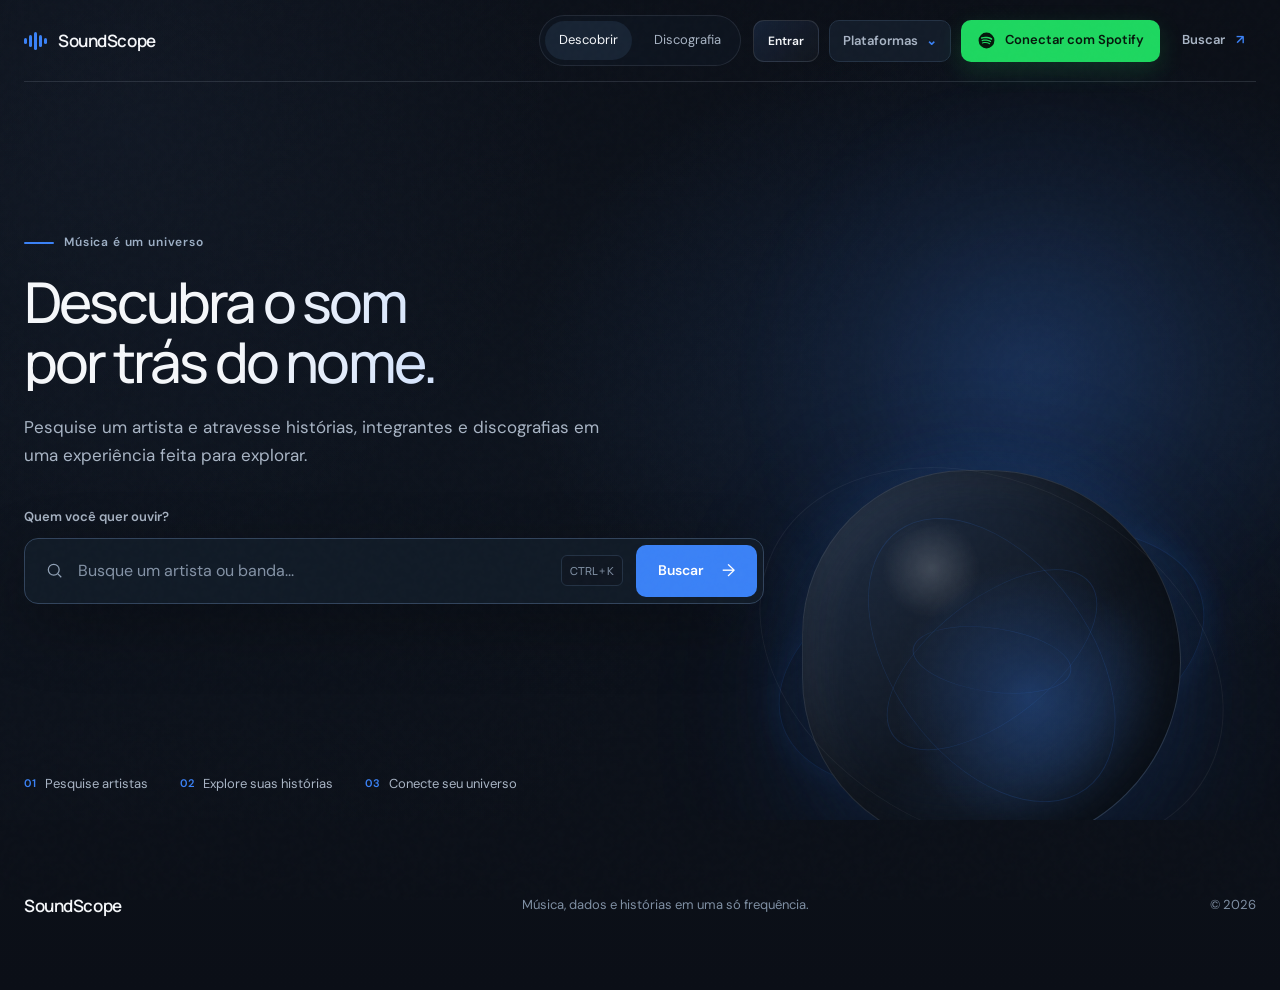
==== frontend/index.html @ c571a713 "feat: load Cognito account config and confirmation UI" ====
<!doctype html>
<html lang="pt-BR">
<head>
  <meta charset="UTF-8">
  <meta name="viewport" content="width=device-width,initial-scale=1,viewport-fit=cover">
  <meta name="description" content="SoundScope — histórias, integrantes e discografias de artistas que marcaram a música.">
  <meta name="theme-color" content="#0b0f17">
  <title>SoundScope</title>
  <link rel="preconnect" href="https://fonts.googleapis.com">
  <link rel="preconnect" href="https://fonts.gstatic.com" crossorigin>
  <link href="https://fonts.googleapis.com/css2?family=DM+Sans:wght@400;500;600&amp;family=Manrope:wght@400;500;600&amp;display=swap" rel="stylesheet">
  <link rel="stylesheet" href="css/styles.css">
  <link rel="stylesheet" href="css/motion.css">
  <link rel="stylesheet" href="css/performance.css">
  <link rel="stylesheet" href="css/providers.css">
  <link rel="stylesheet" href="css/ux.css">
  <link rel="stylesheet" href="css/accounts.css">
  <script src="https://js-cdn.music.apple.com/musickit/v3/musickit.js" defer></script>
  <script src="js/apple-music.js" defer></script>
  <script src="js/spotify-auth.js" defer></script>
  <script src="js/spotify-catalog.js" defer></script>
  <script src="js/spotify-insights.js" defer></script>
  <script src="js/spotify-history.js" defer></script>
  <script src="js/spotify-orbit.js" defer></script>
  <script src="js/orbit-share.js" defer></script>
  <script src="js/discography.js" defer></script>
  <script src="js/story-mode.js" defer></script>
  <script src="js/app.js" defer></script>
  <script src="js/performance.js" defer></script>
  <script src="js/providers.js" defer></script>
  <script src="js/ux.js" defer></script>
  <script src="js/accounts-config.js" defer></script>
  <script src="js/accounts.js" defer></script>
  <link rel="icon" type="image/png" sizes="16x16" href="assets/favicon-16.png">
  <link rel="icon" type="image/png" sizes="32x32" href="assets/favicon-32.png">
  <link rel="icon" type="image/png" sizes="96x96" href="assets/favicon-96.png">
  <link rel="icon" type="image/png" sizes="192x192" href="assets/favicon-192.png">
  <link rel="icon" type="image/png" sizes="512x512" href="assets/soundscope-icon-512.png">
  <link rel="apple-touch-icon" sizes="180x180" href="assets/apple-touch-icon.png">
</head>
<body>
  <a class="skip-link" href="#conteudo">Ir para o conteúdo</a>
  <header class="topbar">
    <a class="brand" href="#inicio" aria-label="SoundScope, início"><span class="brand-mark" aria-hidden="true"><i></i><i></i><i></i><i></i><i></i></span>SoundScope</a>
    <nav aria-label="Navegação principal"><a class="is-active" href="#inicio" aria-current="page">Descobrir</a><a class="nav-collection" href="#discografia">Discografia</a><a class="is-hidden" id="insights-nav" href="#meu-soundscope">Meu SoundScope</a></nav>
    <div class="topbar-actions">
      <button class="account-entry" id="account-entry" type="button" aria-haspopup="dialog"><span class="account-entry__guest">Entrar</span><span class="account-entry__user is-hidden"><b id="account-avatar">SS</b><span id="account-name">Minha conta</span></span></button>
      <button class="provider-switcher" id="provider-switcher" type="button" aria-expanded="false" aria-controls="provider-panel">Plataformas <span aria-hidden="true">⌄</span></button>
      <button class="spotify-button" id="spotify-connect" type="button" aria-describedby="spotify-status"><svg viewBox="0 0 24 24" aria-hidden="true"><path d="M12 2a10 10 0 1 0 0 20 10 10 0 0 0 0-20Zm4.58 14.42a.62.62 0 0 1-.85.2c-2.34-1.43-5.28-1.75-8.74-.96a.62.62 0 1 1-.28-1.2c3.78-.87 7.03-.5 9.67 1.1.3.18.39.57.2.86Zm1.22-2.7a.77.77 0 0 1-1.06.26c-2.68-1.65-6.77-2.12-9.94-1.16a.77.77 0 1 1-.45-1.48c3.63-1.1 8.14-.57 11.2 1.31.37.23.48.7.25 1.06Zm.1-2.8C14.69 9 9.38 8.82 6.32 9.75a.93.93 0 1 1-.54-1.77c3.52-1.07 9.38-.86 13.07 1.33a.92.92 0 0 1-.94 1.6Z"/></svg><span>Conectar com Spotify</span></button>
      <button class="spotify-disconnect is-hidden" id="spotify-disconnect" type="button"><span aria-hidden="true">✓</span> Spotify conectado</button>
      <button class="text-button" id="nav-search" type="button">Buscar <span aria-hidden="true">↗</span></button>
    </div>
    <p class="spotify-status" id="spotify-status" role="status" aria-live="polite"></p>
    <aside class="provider-panel is-hidden" id="provider-panel" aria-label="Plataformas de música">
      <header><div><small>SoundScope 2.1</small><strong>Suas plataformas</strong></div><button id="provider-close" type="button" aria-label="Fechar">×</button></header>
      <p>Conecte apenas os serviços que você usa. Cada dado mantém sua plataforma de origem.</p>
      <div class="provider-card provider-card--spotify"><span class="provider-icon">●</span><div><strong>Spotify</strong><small id="provider-spotify-state">Disponível</small></div><button id="provider-spotify-action" type="button">Conectar</button></div>
      <div class="provider-card provider-card--apple"><span class="provider-icon">♪</span><div><strong>Apple Music</strong><small id="provider-apple-state">Preparando integração</small></div><button id="apple-music-connect" type="button">Conectar</button></div>
      <div class="provider-card provider-card--deezer"><span class="provider-icon">≋</span><div><strong>Deezer</strong><small>Próxima etapa</small></div><button type="button" disabled>Em breve</button></div>
      <p class="provider-message" id="provider-message" role="status" aria-live="polite"></p>
    </aside>
  </header>

  <section class="account-modal is-hidden" id="account-modal" role="dialog" aria-modal="true" aria-labelledby="account-title">
    <div class="account-modal__backdrop" data-account-close></div>
    <div class="account-card">
      <button class="account-close" type="button" data-account-close aria-label="Fechar">×</button>
      <p class="kicker"><span></span> SoundScope Account</p>
      <h2 id="account-title">Seu universo.<br>Em qualquer lugar.</h2>
      <p class="account-lead">Crie sua identidade SoundScope para guardar descobertas, conectar plataformas e levar seu universo musical com você.</p>
      <div class="account-tabs" role="tablist"><button class="is-active" type="button" data-account-tab="login">Entrar</button><button type="button" data-account-tab="signup">Criar conta</button></div>
      <form class="account-form" id="account-login-form"><label>E-mail<input type="email" name="email" autocomplete="email" required placeholder="voce@email.com"></label><label>Senha<input type="password" name="password" autocomplete="current-password" required minlength="8" placeholder="••••••••"></label><button class="account-primary" type="submit">Entrar no SoundScope <span>→</span></button></form>
      <form class="account-form is-hidden" id="account-signup-form"><label>Nome<input type="text" name="name" autocomplete="name" required maxlength="60" placeholder="Como vamos chamar você?"></label><label>Username<input type="text" name="username" autocomplete="username" required maxlength="30" pattern="[A-Za-z0-9._-]+" placeholder="@seuusername"></label><label>E-mail<input type="email" name="email" autocomplete="email" required placeholder="voce@email.com"></label><label>Senha<input type="password" name="password" autocomplete="new-password" required minlength="8" placeholder="Mínimo de 8 caracteres"></label><button class="account-primary" type="submit">Criar minha conta <span>→</span></button></form>
      <div class="account-divider account-divider--providers"><span>ou continue com</span></div><div class="account-social"><button type="button" data-account-provider="Google"><span class="account-provider-icon account-provider-icon--google" aria-hidden="true"><i></i><i></i><i></i><i></i></span><span>Continuar com Google</span></button><button type="button" data-account-provider="Microsoft"><span class="account-provider-icon account-provider-icon--microsoft" aria-hidden="true"><i></i><i></i><i></i><i></i></span><span>Continuar com Microsoft</span></button></div><section class="account-confirm is-hidden" id="account-confirm"><p>Enviamos um código para o seu e-mail.</p><form class="account-form" id="account-confirm-form"><label>Código de confirmação<input type="text" name="code" inputmode="numeric" autocomplete="one-time-code" required maxlength="8" placeholder="Digite o código"></label><button class="account-primary" type="submit">Confirmar minha conta <span>→</span></button></form></section><p class="account-status" id="account-status" role="status" aria-live="polite"></p>
      <footer>SoundScope Account · identidade independente das suas plataformas musicais</footer>
    </div>
  </section>

  <main id="conteudo">
    <section class="home" id="inicio" aria-labelledby="hero-title">
      <div class="ambient" aria-hidden="true"></div>
      <div class="sound-orb" id="sound-orb" aria-hidden="true"><div class="orb-core"></div><i></i><i></i><i></i></div>
      <div class="home-copy">
        <p class="kicker"><span></span> Música é um universo</p>
        <h1 id="hero-title">Descubra o som<br>por trás do nome.</h1>
        <p>Pesquise um artista e atravesse histórias, integrantes e discografias em uma experiência feita para explorar.</p>
      </div>
      <div class="search-area">
        <p class="search-prompt">Quem você quer ouvir?</p>
        <form class="search" id="search-form" role="search" novalidate>
          <svg aria-hidden="true" viewBox="0 0 24 24"><circle cx="10.5" cy="10.5" r="6.5"></circle><path d="m15.5 15.5 4 4"></path></svg>
          <label class="sr-only" for="artist-input">Busque um artista ou banda</label>
          <input id="artist-input" name="artist" type="search" placeholder="Busque um artista ou banda..." autocomplete="off" maxlength="120" aria-describedby="form-message">
          <kbd aria-hidden="true">CTRL&nbsp;+&nbsp;K</kbd>
          <button id="search-button" type="submit"><span>Buscar</span><b aria-hidden="true">→</b></button>
        </form>
        <p class="form-message" id="form-message" role="alert" aria-live="polite"></p>
      </div>
      <div class="home-path" aria-label="Explore no SoundScope">
        <span><b>01</b> Pesquise artistas</span><span><b>02</b> Explore suas histórias</span><span><b>03</b> Conecte seu universo</span>
      </div>
    </section>

    <section class="loading is-hidden" id="loading-state" aria-live="polite" aria-label="Buscando artista">
      <div class="signal-loader" aria-hidden="true"><i></i><i></i><i></i><i></i><i></i></div>
      <p>Buscando artista</p><span>Sintonizando histórias, pessoas e lançamentos</span>
    </section>

    <section class="error-state is-hidden" id="error-state" role="alert" aria-live="assertive">
      <p class="kicker"><span></span> Sinal não encontrado</p><h2>Não conseguimos encontrar esse artista.</h2><p id="error-message"></p>
      <button class="outline-button" id="retry-search" type="button">Tentar outra busca <span>→</span></button>
    </section>

    <article class="artist is-hidden" id="result" aria-labelledby="artist-name" tabindex="-1">
      <header class="artist-hero">
        <div class="artist-photo"><img id="artist-image" alt="" src="assets/artist-placeholder.svg"><div></div></div>
        <div class="artist-intro">
          <p class="kicker"><span></span> Perfil do artista</p><h2 id="artist-name"></h2>
          <p class="artist-meta" id="artist-meta"></p><p class="artist-formed" id="artist-formed"></p>
        </div>
        <span class="vertical-note" aria-hidden="true">SOUNDSCOPE / ARQUIVO</span>
      </header>

      <nav class="artist-nav" aria-label="Seções do artista">
        <a href="#visao-geral" class="is-active">Visão geral</a><a href="#historia">A história</a><a href="#integrantes" id="members-nav">Integrantes</a><a href="#discografia" id="albums-nav">Discografia</a>
        <button id="new-search" type="button">Nova busca <span>⌕</span></button>
      </nav>

      <section class="story-entry" aria-labelledby="story-entry-title">
        <div><p>Experiência editorial</p><h3 id="story-entry-title">Story Mode</h3><span>Uma trajetória em registros.</span></div>
        <button id="story-mode-open" type="button" aria-expanded="false" aria-controls="story-mode">Explorar a história <b aria-hidden="true">→</b></button>
      </section>

      <section class="overview reveal" id="visao-geral" aria-labelledby="overview-title">
        <div class="section-index"><span>01</span><i></i><p>Visão geral</p></div>
        <div><h3 id="overview-title">Uma identidade<br>em frequências.</h3><dl class="facts" aria-label="Informações do artista">
          <div id="genre-fact"><dt>Gênero</dt><dd id="artist-genre"></dd></div><div id="country-fact"><dt>Origem</dt><dd id="artist-country"></dd></div><div id="year-fact"><dt>Desde</dt><dd id="artist-year"></dd></div>
        </dl></div>
      </section>

      <section class="story reveal" id="historia" aria-labelledby="story-title">
        <div class="section-index"><span>02</span><i></i><p>A história</p></div>
        <div class="story-layout"><h3 id="story-title">A história</h3><div class="biography-wrap" id="biography-wrap"><p id="artist-biography"></p><button class="read-more is-hidden" id="read-more" type="button" aria-expanded="false">Ler mais <span>↓</span></button></div></div>
      </section>

      <section class="members reveal" id="integrantes" aria-labelledby="members-title">
        <div class="section-heading"><div class="section-index"><span>03</span><i></i><p>Integrantes</p></div><div><h3 id="members-title">Por trás do som</h3><p>As pessoas que deram forma à identidade do artista.</p></div></div>
        <div class="members-list" id="artist-members"></div>
      </section>

      <section class="discography reveal" id="discografia" aria-labelledby="albums-title">
        <div class="section-heading"><div class="section-index"><span>04</span><i></i><p>Discografia</p></div><div><h3 id="albums-title">Discografia</h3><p id="timeline-range">Lançamentos em ordem cronológica</p></div></div>
        <div class="discography-filters" id="discography-filters" role="tablist" aria-label="Categorias da discografia"></div>
        <div class="timeline" id="artist-albums" tabindex="0" aria-label="Linha do tempo da discografia" role="tabpanel"></div>
        <button class="load-more is-hidden" id="albums-load-more" type="button">Carregar mais</button>
      </section>

      <button class="data-trigger" id="data-trigger" type="button" aria-expanded="false" aria-controls="data-panel"><span class="data-dot"></span> Fontes dos dados <b>+</b></button>
      <aside class="data-panel" id="data-panel" aria-hidden="true" aria-labelledby="data-title">
        <button id="data-close" type="button" aria-label="Fechar painel">×</button><p class="kicker">Sinal SoundScope</p><h3 id="data-title">Fontes dos dados</h3>
        <div><span>Fontes conectadas</span><strong id="source-names"></strong></div><div id="source-ids-wrap"><span>IDs de origem</span><code id="source-ids"></code></div>
        <small>Informações reunidas de múltiplas fontes musicais.</small>
      </aside><div class="panel-backdrop" id="panel-backdrop"></div>
    </article>

    <section class="story-mode is-hidden" id="story-mode" aria-hidden="true" aria-labelledby="story-mode-title" aria-modal="true" role="dialog">
      <header class="story-mode__bar"><a class="brand" href="#inicio" tabindex="-1">SoundScope</a><p data-story-progress aria-live="polite"></p><button data-story-close type="button">Fechar <span aria-hidden="true">×</span></button></header>
      <div data-story-content></div>
    </section>

    <section class="insights is-hidden" id="meu-soundscope" aria-labelledby="insights-title">
      <header class="insights-hero">
        <div><p class="kicker"><span></span> Meu SoundScope</p><h2 id="insights-title">Seu universo<br>musical.</h2><p>Uma leitura dos artistas e músicas que mais acompanharam você.</p></div>
        <a class="spotify-profile is-hidden" id="spotify-profile" target="_blank" rel="noopener noreferrer"><img id="spotify-profile-image" alt=""><span><small>Perfil Spotify</small><strong id="spotify-profile-name"></strong></span><b aria-hidden="true">↗</b></a>
      </header>
      <div class="period-selector" role="group" aria-label="Período dos dados">
        <button class="is-active" type="button" data-range="short_term" aria-pressed="true">4 semanas</button><button type="button" data-range="medium_term" aria-pressed="false">6 meses</button><button type="button" data-range="long_term" aria-pressed="false">Longo prazo</button>
      </div>
      <p class="insights-status" id="insights-status" role="status" aria-live="polite"></p>
      <section class="orbit-entry" aria-labelledby="orbit-entry-title">
        <div><p>Experiência 01</p><h3 id="orbit-entry-title">Minha Órbita</h3><span>Seu universo musical agora.</span></div>
        <button id="orbit-enter" type="button" aria-expanded="false" aria-controls="minha-orbita">Entrar na Minha Órbita <b aria-hidden="true">→</b></button>
      </section>
      <section class="orbit is-hidden" id="minha-orbita" aria-labelledby="orbit-title">
        <header><div><p>Mapa pessoal / <span data-orbit-range>4 semanas</span></p><h3 id="orbit-title">Seu universo musical,<br>navegável.</h3></div><button id="orbit-close" type="button">Fechar <span aria-hidden="true">×</span></button></header>
        <p class="sr-only" data-orbit-status role="status" aria-live="polite"></p>
        <div class="orbit-composition">
          <div class="orbit-stage" data-orbit-stage><div class="orbit-center" aria-hidden="true"><small>Meu</small><strong>Sound<br>Scope</strong></div></div>
          <aside class="orbit-panel" data-orbit-panel aria-live="polite"></aside>
        </div>
        <button class="orbit-share-trigger" id="orbit-share-open" type="button" aria-haspopup="dialog" aria-controls="orbit-share">Compartilhar minha órbita <span aria-hidden="true">↗</span></button>
        <p class="orbit-note">As linhas indicam apenas que estes artistas pertencem à sua órbita. A dimensão reflete a posição no ranking do período, não quantidade de audições.</p>
      </section>
      <section class="insights-section" aria-labelledby="top-artists-title"><div class="insights-heading"><p>01 / Afinidades</p><h3 id="top-artists-title">Artistas mais ouvidos</h3></div><div class="ranking" id="top-artists"></div></section>
      <section class="insights-section" aria-labelledby="top-tracks-title"><div class="insights-heading"><p>02 / Repertório</p><h3 id="top-tracks-title">Músicas mais ouvidas</h3></div><div class="ranking" id="top-tracks"></div></section>
      <section class="insights-section history-section" aria-labelledby="history-title">
        <div class="insights-heading history-heading"><p>03 / Histórico</p><div><h3 id="history-title">Últimas escutas</h3><button class="history-refresh" id="history-refresh" type="button">Atualizar</button></div></div>
        <p class="insights-status" id="history-status" role="status" aria-live="polite"></p>
        <div class="history" id="spotify-history"></div>
      </section>
    </section>
  </main>
  <section class="orbit-share is-hidden" id="orbit-share" role="dialog" aria-modal="true" aria-hidden="true" aria-labelledby="orbit-share-title" aria-describedby="orbit-share-description">
    <div class="orbit-share__backdrop" data-share-close></div>
    <div class="orbit-share__dialog">
      <header class="orbit-share__header">
        <div><p>SoundScope Share V1</p><h2 id="orbit-share-title">Sua órbita, pronta para compartilhar.</h2></div>
        <button class="orbit-share__close" type="button" data-share-close aria-label="Fechar preview">Fechar <span aria-hidden="true">×</span></button>
      </header>
      <div class="orbit-share__content">
        <div class="orbit-share__preview"><canvas width="1080" height="1920" data-share-canvas aria-label="Preview vertical da Minha Órbita"></canvas></div>
        <aside class="orbit-share__controls">
          <p id="orbit-share-description">A imagem é criada neste navegador com os artistas já carregados. Nenhum dado é enviado ao SoundScope.</p>
          <button type="button" data-share-generate>Gerar Story <span aria-hidden="true">→</span></button>
          <button type="button" data-share-download disabled>Baixar PNG <span aria-hidden="true">↓</span></button>
          <button type="button" data-share-share disabled>Compartilhar <span aria-hidden="true">↗</span></button>
          <p class="orbit-share__status" data-share-status role="status" aria-live="polite"></p>
        </aside>
      </div>
    </div>
  </section>
  <footer class="site-footer"><a class="brand" href="#inicio">SoundScope</a><p>Música, dados e histórias em uma só frequência.</p><span>© 2026</span></footer>
</body>
</html>
---- frontend/css/styles.css ----
:root{color-scheme:dark;--bg:#090a0c;--bg2:#0e1013;--surface:#14171b;--raised:#191d22;--text:#f2f3f4;--muted:#a5aab2;--faint:#707780;--line:rgba(255,255,255,.08);--accent:#628a9a;--accent-rgb:98,138,154;--max:1380px;--pad:max(24px,calc((100vw - var(--max))/2));--ease:cubic-bezier(.2,.7,.2,1)}
*{box-sizing:border-box}html{scroll-behavior:smooth;scroll-padding-top:80px}body{margin:0;overflow-x:hidden;background:var(--bg);color:var(--text);font-family:"DM Sans",sans-serif;-webkit-font-smoothing:antialiased}body:after{content:"";position:fixed;inset:0;z-index:50;pointer-events:none;opacity:.025;background-image:url("data:image/svg+xml,%3Csvg viewBox='0 0 150 150' xmlns='http://www.w3.org/2000/svg'%3E%3Cfilter id='n'%3E%3CfeTurbulence type='fractalNoise' baseFrequency='.9' numOctaves='3' stitchTiles='stitch'/%3E%3C/filter%3E%3Crect width='100%25' height='100%25' filter='url(%23n)'/%3E%3C/svg%3E")}button,input{font:inherit}button,a{color:inherit}button{cursor:pointer}a{text-decoration:none}img{display:block;max-width:100%}::selection{background:rgba(var(--accent-rgb),.45)}.is-hidden{display:none!important}.sr-only{position:absolute;width:1px;height:1px;padding:0;margin:-1px;overflow:hidden;clip:rect(0,0,0,0);white-space:nowrap;border:0}.skip-link{position:fixed;z-index:100;top:8px;left:8px;padding:10px 16px;background:var(--text);color:var(--bg);transform:translateY(-150%)}.skip-link:focus{transform:none}:focus-visible{outline:2px solid #7699a6;outline-offset:4px}
.topbar{position:absolute;z-index:10;top:0;left:50%;width:min(calc(100% - 48px),var(--max));height:92px;display:grid;grid-template-columns:1fr auto 1fr;align-items:center;border-bottom:1px solid var(--line);transform:translateX(-50%)}.brand{display:flex;align-items:center;gap:11px;width:max-content;font:600 15px Manrope,sans-serif;letter-spacing:-.02em}.brand-mark{height:18px;display:flex;align-items:center;gap:2px}.brand-mark i{width:2px;background:var(--accent)}.brand-mark i:nth-child(1),.brand-mark i:nth-child(5){height:6px}.brand-mark i:nth-child(2),.brand-mark i:nth-child(4){height:12px}.brand-mark i:nth-child(3){height:18px}.topbar nav{display:flex;gap:40px;color:var(--muted);font-size:12px}.topbar a:hover,.text-button:hover{color:var(--text)}.text-button{justify-self:end;padding:8px 0;border:0;background:none;color:var(--muted);font-size:12px}.text-button span{margin-left:8px;color:var(--accent)}
.home{position:relative;min-height:100svh;padding:130px var(--pad) 42px;display:flex;flex-direction:column;justify-content:center;overflow:hidden}.ambient{position:absolute;inset:0;background:radial-gradient(ellipse 55% 48% at 72% 49%,rgba(var(--accent-rgb),.095),transparent 70%),linear-gradient(110deg,transparent 55%,rgba(255,255,255,.012));pointer-events:none}.home-copy{position:relative;z-index:2;width:min(610px,55%);margin-top:-2vh}.kicker{display:flex;align-items:center;gap:10px;margin:0 0 26px;color:var(--muted);font-size:10px;font-weight:600;letter-spacing:.16em;text-transform:uppercase}.kicker span{width:26px;height:1px;background:var(--accent)}.home h1{margin:0;font:500 clamp(44px,5vw,64px)/1.04 Manrope,sans-serif;letter-spacing:-.055em}.home-copy>p:last-child{max-width:540px;margin:28px 0 0;color:var(--muted);font-size:17px;line-height:1.7}.sound-orb{position:absolute;z-index:1;top:50%;right:clamp(-40px,5vw,80px);width:min(42vw,550px);aspect-ratio:1;border-radius:50%;transform:translate3d(var(--orb-x,0),calc(-50% + var(--orb-y,0)),0);transition:transform 1.5s var(--ease),opacity .6s}.orb-core{position:absolute;inset:12%;border:1px solid rgba(255,255,255,.09);border-radius:46% 54% 52% 48%;background:radial-gradient(circle at 36% 28%,rgba(255,255,255,.14),transparent 14%),radial-gradient(circle at 62% 62%,rgba(var(--accent-rgb),.2),transparent 38%),linear-gradient(135deg,#181c20,#0c0e11 52%,#252c31);box-shadow:inset -25px -20px 60px #070809,inset 18px 15px 42px rgba(255,255,255,.035),0 45px 110px rgba(0,0,0,.45);animation:orb-breathe 12s ease-in-out infinite}.sound-orb:before,.sound-orb:after,.sound-orb i{content:"";position:absolute;inset:6%;border:1px solid rgba(var(--accent-rgb),.15);border-radius:50%;transform:rotate(-17deg) scaleY(.55)}.sound-orb:after{inset:1%;transform:rotate(27deg) scaleY(.72);border-color:rgba(255,255,255,.055)}.sound-orb i{inset:18%;transform:rotate(54deg) scaleY(.62)}.sound-orb i:nth-of-type(2){inset:25%;transform:rotate(-38deg) scaleY(.48)}.sound-orb i:nth-of-type(3){inset:34%;transform:rotate(8deg) scaleY(.4)}.home.is-searching .sound-orb{opacity:.2;transform:translate3d(var(--orb-x,0),calc(-50% + var(--orb-y,0)),0) scale(.78)}
.search-area{position:relative;z-index:3;width:min(710px,62%);margin-top:56px}.search-prompt{margin:0 0 12px;color:var(--faint);font-size:10px;font-weight:600;letter-spacing:.14em;text-transform:uppercase}.search{width:100%;min-width:0;height:68px;padding:6px 6px 6px 20px;display:flex;align-items:center;gap:13px;border:1px solid rgba(255,255,255,.13);background:rgba(20,23,27,.78);box-shadow:0 24px 70px rgba(0,0,0,.25);backdrop-filter:blur(18px);transition:border-color .25s,background .25s}.search:focus-within{border-color:rgba(var(--accent-rgb),.7);background:rgba(25,29,34,.9)}.search svg{width:20px;flex:0 0 20px;fill:none;stroke:var(--muted);stroke-width:1.5}.search input{min-width:0;width:100%;height:100%;padding:0;border:0;outline:0;background:transparent;color:var(--text);font-size:15px;white-space:nowrap}.search input::placeholder{color:#7f858d}.search kbd{flex:0 0 auto;padding:7px 8px;border:1px solid var(--line);color:var(--faint);background:rgba(255,255,255,.02);font:500 9px Manrope,sans-serif;white-space:nowrap}.search button{height:54px;flex:0 0 auto;padding:0 20px;border:0;display:flex;align-items:center;gap:18px;background:var(--text);color:var(--bg);font-size:12px;font-weight:600;transition:background .2s,transform .2s}.search button:hover{background:#d9e2e5;transform:translateY(-1px)}.search button:disabled{cursor:wait;opacity:.55}.search button b{font-size:17px;font-weight:400}.form-message{min-height:18px;margin:9px 0 0;color:#d6a3a3;font-size:12px}.home-foot{position:absolute;z-index:2;right:var(--pad);bottom:42px;display:flex;align-items:center;gap:14px;color:var(--faint);font-size:9px;letter-spacing:.13em;text-transform:uppercase}.home-foot i{width:40px;height:1px;background:var(--line)}
.loading{min-height:100svh;padding:120px 24px;display:flex;flex-direction:column;align-items:center;justify-content:center;background:radial-gradient(circle at center,rgba(var(--accent-rgb),.08),transparent 36%);text-align:center}.signal-loader{height:74px;display:flex;align-items:center;gap:7px}.signal-loader i{width:2px;height:15px;background:var(--accent);animation:signal 1.2s ease-in-out infinite}.signal-loader i:nth-child(2),.signal-loader i:nth-child(4){animation-delay:-.2s}.signal-loader i:nth-child(3){animation-delay:-.4s}.signal-loader i:nth-child(5){animation-delay:-.6s}.loading p{margin:20px 0 9px;font:500 14px Manrope,sans-serif;letter-spacing:.14em;text-transform:uppercase}.loading>span{color:var(--faint);font-size:12px}.error-state{min-height:85svh;width:min(650px,calc(100% - 48px));margin:auto;display:flex;flex-direction:column;align-items:flex-start;justify-content:center}.error-state h2{margin:0 0 20px;font:500 clamp(36px,5vw,58px)/1.08 Manrope,sans-serif;letter-spacing:-.05em}.error-state>p:not(.kicker){color:var(--muted);line-height:1.7}.outline-button{margin-top:25px;padding:14px 18px;border:1px solid var(--line);background:transparent;font-size:12px}.outline-button span{margin-left:20px;color:var(--accent)}
.artist{--artist-pad:var(--pad);position:relative}.artist-hero{position:relative;min-height:100svh;padding:120px var(--artist-pad) 9vh;display:flex;align-items:flex-end;overflow:hidden}.artist-photo{position:absolute;inset:0 0 0 34%;overflow:hidden;background:var(--surface)}.artist-photo img{width:100%;height:100%;object-fit:cover;object-position:center 28%;filter:saturate(.65) contrast(1.06);animation:image-in .9s var(--ease) both}.artist-photo>div{position:absolute;inset:0;background:linear-gradient(90deg,var(--bg) 0%,rgba(9,10,12,.7) 24%,transparent 66%),linear-gradient(0deg,var(--bg),transparent 30%),rgba(var(--accent-rgb),.035);mix-blend-mode:normal}.artist-intro{position:relative;z-index:2;max-width:900px}.artist-intro h2{max-width:950px;margin:0;font:500 clamp(48px,6vw,72px)/.98 Manrope,sans-serif;letter-spacing:-.06em;text-wrap:balance}.artist-meta{margin:30px 0 8px;color:#d7dade;font-size:15px}.artist-formed{margin:0;color:var(--muted);font-size:12px}.vertical-note{position:absolute;z-index:3;right:20px;top:50%;color:var(--faint);font-size:8px;letter-spacing:.22em;transform:rotate(90deg) translateX(50%)}.artist-nav{position:sticky;z-index:12;top:0;height:72px;padding:0 var(--artist-pad);display:flex;align-items:center;gap:34px;overflow-x:auto;border-bottom:1px solid var(--line);background:rgba(9,10,12,.88);backdrop-filter:blur(18px);scrollbar-width:none}.artist-nav a{position:relative;flex:0 0 auto;color:var(--muted);font-size:11px}.artist-nav a:hover,.artist-nav a.is-active{color:var(--text)}.artist-nav a.is-active:after{content:"";position:absolute;left:0;right:0;bottom:-28px;height:1px;background:var(--accent)}.artist-nav button{flex:0 0 auto;margin-left:auto;padding:10px 0;border:0;background:none;color:var(--muted);font-size:11px}.artist-nav button span{margin-left:8px;color:var(--accent)}
.overview,.story,.members,.discography{padding:130px var(--artist-pad);border-bottom:1px solid var(--line)}.overview{display:grid;grid-template-columns:220px 1fr;gap:40px;background:var(--bg2)}.section-index{display:flex;align-items:center;gap:14px;height:max-content;color:var(--faint);font-size:9px;letter-spacing:.15em;text-transform:uppercase}.section-index span{color:var(--accent)}.section-index i{width:30px;height:1px;background:var(--line)}.section-index p{margin:0}.overview h3,.section-heading h3,.story h3{margin:-8px 0 64px;font:500 clamp(32px,4vw,48px)/1.08 Manrope,sans-serif;letter-spacing:-.05em}.facts{display:grid;grid-template-columns:repeat(3,minmax(0,1fr));max-width:820px;margin:0;border-top:1px solid var(--line)}.facts div{min-width:0;padding:22px 20px 0 0}.facts div+div{padding-left:25px;border-left:1px solid var(--line)}.facts dt{margin-bottom:10px;color:var(--faint);font-size:9px;letter-spacing:.12em;text-transform:uppercase}.facts dd{margin:0;overflow-wrap:anywhere;font-size:14px}.story{display:grid;grid-template-columns:220px 1fr;gap:40px}.story-layout{display:grid;grid-template-columns:minmax(180px,1fr) minmax(300px,1.5fr);gap:clamp(40px,8vw,130px)}.story h3{margin:0}.biography-wrap{max-width:730px}.biography-wrap p{margin:0;color:#bec2c7;font-size:clamp(17px,1.5vw,19px);line-height:1.85;white-space:pre-line}.biography-wrap.is-collapsed p{display:-webkit-box;overflow:hidden;-webkit-box-orient:vertical;-webkit-line-clamp:9}.read-more{margin-top:28px;padding:0 0 7px;border:0;border-bottom:1px solid var(--line);background:none;font-size:11px}.read-more span{margin-left:8px;color:var(--accent)}.section-heading{display:grid;grid-template-columns:220px 1fr;gap:40px;margin-bottom:75px}.section-heading h3{margin:0 0 14px}.section-heading>div:last-child>p{margin:0;color:var(--muted);font-size:13px}.members{background:var(--bg2)}.members-list{border-top:1px solid var(--line)}.member{min-height:104px;padding:24px 8px;display:grid;grid-template-columns:70px minmax(0,1.5fr) minmax(0,1fr) auto;align-items:center;gap:18px;border-bottom:1px solid var(--line);transition:background .3s,padding .3s}.member:hover,.member:focus-within{padding-left:18px;padding-right:18px;background:rgba(var(--accent-rgb),.035)}.member__number{color:var(--accent);font-size:9px}.member h4{margin:0;font:500 clamp(18px,2vw,25px) Manrope,sans-serif;letter-spacing:-.03em}.member p,.member__status{margin:0;color:var(--muted);font-size:11px}.member__status:before{content:"";display:inline-block;width:5px;height:5px;margin:0 8px 1px 0;border:1px solid var(--accent);border-radius:50%}
.discography{overflow:hidden}.discography-filters{display:flex;gap:8px;margin:-34px 0 30px 260px;padding-bottom:8px;overflow-x:auto;scrollbar-width:thin}.discography-filter{flex:0 0 auto;padding:11px 16px;border:1px solid var(--line);border-radius:999px;background:transparent;color:var(--muted);font:500 11px Manrope,sans-serif;white-space:nowrap;transition:background .25s,color .25s,border-color .25s}.discography-filter span{margin-left:7px;color:var(--faint);font-size:9px}.discography-filter.is-active{border-color:rgba(var(--accent-rgb),.45);background:rgba(var(--accent-rgb),.08);color:var(--text)}.timeline{position:relative;display:flex;gap:clamp(28px,4vw,60px);margin-right:calc(var(--artist-pad) * -1);padding:32px var(--artist-pad) 34px 0;overflow-x:auto;scroll-snap-type:x proximity;scrollbar-color:var(--accent) var(--surface);scrollbar-width:thin}.timeline:before{content:"";position:absolute;top:12px;left:0;right:0;height:1px;background:var(--line)}.album{position:relative;flex:0 0 clamp(230px,24vw,330px);scroll-snap-align:start}.album:before{content:"";position:absolute;top:-23px;left:0;width:5px;height:5px;border-radius:50%;background:var(--accent);box-shadow:0 0 0 5px var(--bg)}.album__visual{position:relative;aspect-ratio:1;overflow:hidden;background:var(--surface);box-shadow:0 24px 55px rgba(0,0,0,.24);transition:transform .45s var(--ease),box-shadow .45s}.album:hover .album__visual,.album:focus-within .album__visual{transform:translateY(-8px) scale(1.015);box-shadow:0 35px 70px rgba(0,0,0,.4)}.album__visual img{width:100%;height:100%;object-fit:cover;transition:transform .6s var(--ease)}.album:hover img{transform:scale(1.025)}.album__placeholder{position:absolute;inset:0;padding:24px;display:flex;flex-direction:column;justify-content:space-between;background:radial-gradient(circle at 75% 18%,rgba(var(--accent-rgb),.2),transparent 40%),repeating-linear-gradient(125deg,transparent 0 16px,rgba(255,255,255,.012) 16px 17px),var(--surface)}.album__placeholder span{color:var(--faint);font-size:8px;letter-spacing:.17em;text-transform:uppercase}.album__placeholder strong{font:500 22px/1.1 Manrope,sans-serif}.album__year{margin:20px 0 8px;color:var(--accent);font-size:10px;letter-spacing:.12em}.album h4{margin:0;font-size:15px;font-weight:500;line-height:1.35}
.data-trigger{position:fixed;z-index:14;right:22px;bottom:22px;padding:11px 14px;border:1px solid var(--line);display:flex;align-items:center;gap:9px;background:rgba(20,23,27,.9);backdrop-filter:blur(14px);font-size:10px}.data-trigger b{margin-left:8px;color:var(--accent)}.data-dot{width:5px;height:5px;border-radius:50%;background:var(--accent)}.data-panel{position:fixed;z-index:31;top:0;right:0;width:min(430px,100%);height:100%;padding:80px 45px;display:flex;flex-direction:column;background:#111418;border-left:1px solid var(--line);transform:translateX(105%);transition:transform .45s var(--ease)}.data-panel.is-open{transform:none}.data-panel>button{position:absolute;top:24px;right:25px;width:36px;height:36px;border:1px solid var(--line);background:none;font-size:20px}.data-panel h3{margin:0 0 55px;font:500 32px Manrope,sans-serif;letter-spacing:-.04em}.data-panel>div{padding:22px 0;display:grid;grid-template-columns:1fr 1.3fr;border-top:1px solid var(--line)}.data-panel div span{color:var(--faint);font-size:10px}.data-panel strong,.data-panel code{font:500 12px/1.9 Manrope,sans-serif;overflow-wrap:anywhere}.data-panel small{margin-top:auto;color:var(--faint);line-height:1.6}.panel-backdrop{position:fixed;z-index:30;inset:0;visibility:hidden;background:rgba(0,0,0,.52);opacity:0;transition:opacity .35s,visibility .35s}.panel-backdrop.is-open{visibility:visible;opacity:1}.site-footer{min-height:170px;padding:50px var(--pad);display:flex;align-items:center;justify-content:space-between;color:var(--faint);font-size:10px}.site-footer .brand{color:var(--text)}
.reveal{opacity:0;transform:translateY(24px);transition:opacity .7s var(--ease),transform .7s var(--ease)}.reveal.is-visible{opacity:1;transform:none}@keyframes orb-breathe{50%{transform:rotate(3deg) scale(1.025);border-radius:52% 48% 45% 55%}}@keyframes signal{0%,100%{height:12px;opacity:.35}50%{height:58px;opacity:1}}@keyframes image-in{from{opacity:0;filter:blur(12px) saturate(.3);transform:scale(1.025)}}
@media(max-width:900px){.home-copy{width:62%}.sound-orb{right:-13vw;width:55vw;opacity:.8}.search-area{width:70%}.overview,.story,.section-heading{grid-template-columns:150px 1fr}.story-layout{display:block}.story h3{margin-bottom:40px}.artist-photo{left:18%}}
@media(max-width:640px){:root{--pad:20px}.topbar{width:calc(100% - 40px);height:72px;grid-template-columns:1fr auto}.topbar nav{display:none}.home{min-height:100svh;padding-top:105px;padding-bottom:28px;justify-content:center}.home-copy{width:100%;margin-top:-8vh}.home h1{font-size:clamp(40px,12vw,52px);line-height:1.07}.home-copy>p:last-child{max-width:350px;font-size:15px;line-height:1.6}.sound-orb{top:31%;right:-24vw;width:76vw;opacity:.28}.search-area{width:100%;margin-top:42px}.search{height:auto;min-height:62px;padding:5px 5px 5px 15px;gap:10px}.search kbd{display:none}.search input{font-size:14px}.search button{width:48px;height:50px;padding:0;justify-content:center}.search button span{position:absolute;width:1px;height:1px;overflow:hidden;clip:rect(0,0,0,0)}.home-foot{right:auto;left:var(--pad);bottom:22px}.home-foot span:last-child{display:none}.artist-hero{min-height:82svh;padding-top:100px}.artist-photo{inset:0}.artist-photo>div{background:linear-gradient(0deg,var(--bg) 0%,rgba(9,10,12,.22) 65%,rgba(9,10,12,.42))}.artist-intro h2{font-size:clamp(42px,13vw,60px)}.vertical-note{display:none}.artist-nav{gap:24px;padding-right:16px}.artist-nav button{margin-left:8px}.overview,.story,.members,.discography{padding-top:85px;padding-bottom:85px}.overview,.story,.section-heading{display:block}.section-index{margin-bottom:45px}.overview h3,.section-heading h3,.story h3{font-size:34px;margin-bottom:45px}.facts{grid-template-columns:1fr}.facts div,.facts div+div{padding:17px 0;border-left:0;border-bottom:1px solid var(--line)}.story-layout{display:block}.biography-wrap p{font-size:17px;line-height:1.72}.section-heading{margin-bottom:52px}.member{grid-template-columns:32px 1fr auto;gap:8px}.member p{grid-column:2}.member__status{grid-column:3;grid-row:1;max-width:85px;text-align:right}.discography-filters{margin:-22px 0 24px}.timeline{gap:20px}.album{flex-basis:76vw}.data-trigger{right:12px;bottom:12px}.data-panel{padding:70px 25px 30px}.site-footer{align-items:flex-start;flex-direction:column;gap:20px}.site-footer p{margin:0}.nav-collection{display:none}}
@media(max-width:380px){.home-copy{margin-top:-5vh}.home h1{font-size:39px}.home-copy>p:last-child{font-size:14px}.search input::placeholder{font-size:13px}.artist-nav{gap:19px}.artist-nav a{font-size:10px}}
@media(prefers-reduced-motion:reduce){html{scroll-behavior:auto}*,*:before,*:after{animation-duration:.01ms!important;animation-iteration-count:1!important;transition-duration:.01ms!important}.reveal{opacity:1;transform:none}.sound-orb{transform:translateY(-50%)}}

.topbar-actions{justify-self:end;display:flex;align-items:center;gap:14px}.spotify-button,.spotify-disconnect{padding:8px 11px;border:1px solid var(--line);background:transparent;color:var(--muted);font-size:10px}.spotify-button:hover,.spotify-disconnect:hover{color:var(--text);border-color:rgba(var(--accent-rgb),.6)}.spotify-status{position:absolute;right:0;top:70px;margin:0;color:var(--muted);font-size:9px}.spotify-button:disabled{cursor:wait;opacity:.65}
.album[role=button]{cursor:pointer}.album__spotify{min-height:18px;margin-top:12px;color:var(--faint);font-size:10px;line-height:1.5}.album__spotify a{display:inline-block;padding-bottom:3px;border-bottom:1px solid rgba(var(--accent-rgb),.5);color:#c6d4d9;letter-spacing:.02em}.album__spotify a:hover{color:var(--text);border-color:var(--accent)}
@media(max-width:640px){.topbar-actions .text-button{display:none}.topbar-actions{gap:6px}.spotify-status{top:74px;max-width:210px;text-align:right}}

/* Meu SoundScope */
.insights{padding:150px var(--pad);border-top:1px solid var(--line);background:var(--bg2)}
.insights-hero{display:grid;grid-template-columns:minmax(0,1fr) auto;align-items:end;gap:60px;padding-bottom:80px}
.insights-hero h2{margin:22px 0 25px;font:500 clamp(48px,7vw,88px)/.95 Manrope,sans-serif;letter-spacing:-.065em}
.insights-hero>div>p:last-child{max-width:530px;margin:0;color:var(--muted);font-size:16px;line-height:1.7}
.spotify-profile{min-width:260px;padding:18px 0;display:grid;grid-template-columns:52px 1fr auto;align-items:center;gap:16px;border-top:1px solid var(--line);border-bottom:1px solid var(--line)}
.spotify-profile img,.ranking-row img,.ranking__placeholder{width:52px;height:52px;display:block;object-fit:cover;background:var(--surface)}
.spotify-profile img{border-radius:50%}.spotify-profile small{display:block;margin-bottom:5px;color:var(--faint);font-size:8px;letter-spacing:.15em;text-transform:uppercase}.spotify-profile strong{font:500 13px Manrope,sans-serif}.spotify-profile b{color:var(--accent);font-weight:400}
.period-selector{display:flex;gap:0;width:max-content;max-width:100%;margin-bottom:18px;border:1px solid var(--line)}
.period-selector button{padding:14px 22px;border:0;border-right:1px solid var(--line);background:transparent;color:var(--muted);font-size:9px;letter-spacing:.11em;text-transform:uppercase;white-space:nowrap}.period-selector button:last-child{border-right:0}.period-selector button.is-active{background:var(--text);color:var(--bg)}
.insights-status{min-height:22px;margin:0;color:var(--muted);font-size:11px}.insights[aria-busy=true] .ranking{opacity:.45}.ranking{transition:opacity .2s}
.insights-section{padding-top:95px}.insights-heading{display:grid;grid-template-columns:220px 1fr;gap:40px;margin-bottom:45px}.insights-heading p{margin:10px 0 0;color:var(--faint);font-size:9px;letter-spacing:.15em;text-transform:uppercase}.insights-heading h3{margin:0;font:500 clamp(31px,4vw,48px)/1.1 Manrope,sans-serif;letter-spacing:-.05em;text-transform:uppercase}
.ranking{border-top:1px solid var(--line)}.ranking-row{min-height:92px;padding:14px 8px;display:grid;grid-template-columns:55px 52px minmax(0,1fr) auto;align-items:center;gap:22px;border-bottom:1px solid var(--line)}.ranking-row--artist{min-height:100px}.ranking__number{color:var(--accent);font-size:9px}.ranking-row h4{margin:0;font:500 clamp(16px,2vw,22px) Manrope,sans-serif;letter-spacing:-.025em}.ranking-row p{margin:6px 0 0;color:var(--muted);font-size:11px;overflow-wrap:anywhere}.ranking-row>a{padding-bottom:4px;border-bottom:1px solid rgba(var(--accent-rgb),.4);color:var(--muted);font-size:9px;white-space:nowrap}.ranking-empty{padding:35px 8px;border-bottom:1px solid var(--line);color:var(--muted);font-size:12px}
@media(max-width:640px){.insights{padding-top:100px;padding-bottom:100px}.insights-hero{display:block;padding-bottom:55px}.insights-hero h2{font-size:52px}.spotify-profile{min-width:0;margin-top:40px}.period-selector{width:100%;overflow-x:auto}.period-selector button{min-width:max-content;flex:1;padding:13px 14px}.insights-section{padding-top:68px}.insights-heading{display:block;margin-bottom:30px}.insights-heading p{margin-bottom:18px}.insights-heading h3{font-size:29px}.ranking-row{min-height:78px;padding:12px 0;grid-template-columns:28px 46px minmax(0,1fr);gap:12px}.ranking-row img,.ranking-row .ranking__placeholder{width:46px;height:46px}.ranking-row>a{grid-column:3;margin-top:-4px;width:max-content}.ranking-row--artist>a{grid-column:3}.ranking-row h4{font-size:16px}.ranking-row p{font-size:10px;line-height:1.5}}
.load-more{display:block;margin:8px auto 0;padding:10px 18px;border:1px solid var(--line);background:transparent;color:var(--text);font:500 11px/1 Manrope,sans-serif;letter-spacing:.08em;text-transform:uppercase;cursor:pointer}.album__type{margin:8px 0 0;color:var(--faint);font-size:9px;letter-spacing:.1em;text-transform:uppercase}

/* Últimas escutas */
.history-heading>div{display:flex;align-items:center;justify-content:space-between;gap:24px}.history-refresh{padding:8px 0;border:0;border-bottom:1px solid rgba(var(--accent-rgb),.5);background:transparent;color:var(--muted);font-size:10px;letter-spacing:.08em;text-transform:uppercase}.history-refresh:disabled{cursor:wait;opacity:.5}.history[aria-busy=true]{opacity:.45}.history{transition:opacity .2s}.history-day{margin-top:42px}.history-day h4{margin:0;padding:0 8px 15px;border-bottom:1px solid var(--line);color:var(--muted);font-size:10px;font-weight:500;letter-spacing:.15em}.history-row{min-width:0;min-height:86px;padding:13px 8px;display:grid;grid-template-columns:55px 52px minmax(0,1fr) auto;align-items:center;gap:22px;border-bottom:1px solid var(--line)}.history-row time{color:var(--accent);font-size:10px}.history-row img,.history-row .ranking__placeholder{width:52px;height:52px}.history-row h5{margin:0;overflow-wrap:anywhere;font:500 clamp(15px,1.7vw,20px) Manrope,sans-serif;letter-spacing:-.02em}.history-row p{margin:6px 0 0;color:var(--muted);font-size:11px;line-height:1.5;overflow-wrap:anywhere}.history-row>a{padding-bottom:4px;border-bottom:1px solid rgba(var(--accent-rgb),.4);color:var(--muted);font-size:9px;white-space:nowrap}
@media(max-width:640px){.history-heading>div{align-items:flex-end}.history-row{min-height:76px;padding:12px 0;grid-template-columns:36px 46px minmax(0,1fr);gap:10px}.history-row img,.history-row .ranking__placeholder{width:46px;height:46px}.history-row>a{grid-column:3;width:max-content;max-width:100%;white-space:normal}.history-row h5{font-size:15px}.history-row p{font-size:10px}.history-day h4{padding-left:0}.history-refresh{flex:0 0 auto}}

/* Minha Órbita */
.orbit-entry{margin:64px 0 8px;padding:32px 0;display:flex;align-items:end;justify-content:space-between;gap:40px;border-top:1px solid var(--line);border-bottom:1px solid var(--line)}
.orbit-entry p,.orbit header p{margin:0 0 12px;color:var(--accent);font-size:8px;letter-spacing:.17em;text-transform:uppercase}.orbit-entry h3{margin:0 0 8px;font:500 clamp(25px,3vw,37px)/1 Manrope,sans-serif;letter-spacing:-.045em;text-transform:uppercase}.orbit-entry span{color:var(--muted);font-size:12px}.orbit-entry button{padding:13px 0;border:0;border-bottom:1px solid rgba(var(--accent-rgb),.55);background:none;color:#c9d4d8;font-size:10px;letter-spacing:.09em;text-transform:uppercase;white-space:nowrap}.orbit-entry button b{margin-left:22px;color:var(--accent);font-size:15px;font-weight:400}
.orbit{margin-top:72px;padding:52px clamp(20px,4vw,58px) 36px;overflow:hidden;border:1px solid var(--line);background:radial-gradient(ellipse at 48% 42%,rgba(var(--accent-rgb),.075),transparent 47%),#0b0d10}
.orbit>header{display:flex;align-items:start;justify-content:space-between;gap:30px}.orbit header h3{margin:0;font:500 clamp(30px,4vw,50px)/1.03 Manrope,sans-serif;letter-spacing:-.055em}.orbit>header button{padding:8px 0;border:0;background:none;color:var(--muted);font-size:9px;letter-spacing:.12em;text-transform:uppercase}.orbit>header button span{margin-left:12px;color:var(--accent);font-size:17px}
.orbit-composition{display:grid;grid-template-columns:minmax(600px,1fr) minmax(220px,320px);align-items:center;gap:clamp(24px,4vw,70px);margin-top:30px}.orbit-stage{position:relative;min-height:680px;isolation:isolate}.orbit-stage:before,.orbit-stage:after{content:"";position:absolute;left:50%;top:50%;width:53%;aspect-ratio:1;border:1px solid rgba(255,255,255,.035);border-radius:50%;transform:translate(-50%,-50%) scaleY(.68);pointer-events:none}.orbit-stage:after{width:78%;border-color:rgba(var(--accent-rgb),.06);transform:translate(-50%,-50%) rotate(-12deg) scaleY(.62)}
.orbit-center{position:absolute;z-index:2;left:50%;top:50%;width:126px;aspect-ratio:1;display:flex;flex-direction:column;align-items:center;justify-content:center;border:1px solid rgba(var(--accent-rgb),.34);border-radius:50%;background:#101419;transform:translate(-50%,-50%);box-shadow:0 28px 70px rgba(0,0,0,.38)}.orbit-center small{color:var(--accent);font-size:8px;letter-spacing:.2em;text-transform:uppercase}.orbit-center strong{margin-top:7px;text-align:center;font:500 18px/1.02 Manrope,sans-serif;letter-spacing:-.04em;text-transform:uppercase}
.orbit-line{position:absolute;z-index:-1;left:50%;top:50%;width:var(--length);height:1px;background:linear-gradient(90deg,rgba(var(--accent-rgb),.18),rgba(var(--accent-rgb),.025));transform:rotate(var(--angle));transform-origin:left;animation:orbit-line-breathe 8s ease-in-out infinite}
.orbit-node{position:absolute;z-index:3;left:var(--x);top:var(--y);width:clamp(86px,8.3vw,112px);padding:0;border:0;background:none;text-align:center;transform:translate(-50%,-50%) scale(var(--scale));animation:orbit-drift var(--drift-duration) ease-in-out infinite alternate;transition:opacity .5s var(--ease),filter .5s var(--ease)}.orbit-node__visual{width:clamp(54px,5.5vw,74px);aspect-ratio:1;margin:auto;display:block;overflow:hidden;border:1px solid rgba(255,255,255,.14);border-radius:50%;background:var(--surface);transition:transform .45s var(--ease),border-color .45s}.orbit-node__visual img{width:100%;height:100%;object-fit:cover;filter:saturate(.58) contrast(1.04)}.orbit-node__fallback{width:100%;height:100%;display:grid;place-items:center;color:var(--accent);font:500 22px Manrope,sans-serif}.orbit-node__rank{display:block;margin:9px 0 4px;color:var(--accent);font-size:8px;letter-spacing:.1em}.orbit-node__name{display:block;overflow:hidden;color:#d9dcdf;font:500 10px/1.25 Manrope,sans-serif;text-overflow:ellipsis;white-space:nowrap}.orbit-node:hover .orbit-node__visual,.orbit-node[aria-pressed=true] .orbit-node__visual{border-color:rgba(var(--accent-rgb),.85);transform:scale(1.1)}.orbit.has-selection .orbit-node[aria-pressed=false]{opacity:.35;filter:grayscale(.4)}.orbit-node[aria-pressed=true]{z-index:5}
.orbit-panel{min-height:245px;padding:28px 0;border-top:1px solid var(--line);border-bottom:1px solid var(--line)}.orbit-panel__hint{color:var(--faint)!important}.orbit-panel__rank{margin:0 0 18px!important;color:var(--accent)!important;font-size:9px!important;letter-spacing:.14em}.orbit-panel h4{margin:0;font:500 clamp(25px,3vw,38px)/1 Manrope,sans-serif;letter-spacing:-.05em;text-transform:uppercase;overflow-wrap:anywhere}.orbit-panel>p{margin:20px 0;color:var(--muted);font-size:12px;line-height:1.65}.orbit-panel__actions{margin-top:28px;display:flex;flex-direction:column;align-items:flex-start;gap:16px}.orbit-panel__actions button,.orbit-panel__actions a{padding:0 0 5px;border:0;border-bottom:1px solid rgba(var(--accent-rgb),.48);background:none;color:#c8d1d5;font-size:9px;letter-spacing:.07em;text-transform:uppercase}.orbit-note{max-width:740px;margin:22px 0 0;color:var(--faint);font-size:9px;line-height:1.6}
@keyframes orbit-drift{to{translate:0 -4px}}@keyframes orbit-line-breathe{50%{opacity:.45}}
@media(max-width:1000px){.orbit-composition{grid-template-columns:1fr}.orbit-stage{min-height:620px}.orbit-panel{min-height:0;max-width:520px}}
@media(max-width:640px){.orbit-entry{margin-top:44px;align-items:start;flex-direction:column;gap:24px}.orbit-entry button{white-space:normal;text-align:left}.orbit{margin-left:calc(var(--pad) * -1);margin-right:calc(var(--pad) * -1);padding:38px 18px 30px;border-left:0;border-right:0}.orbit-composition{display:block;margin-top:25px}.orbit-stage{min-height:510px}.orbit-stage:before{width:65%}.orbit-stage:after{width:92%}.orbit-center{width:96px}.orbit-node{width:74px}.orbit-node__visual{width:49px}.orbit-node__name{font-size:8px}.orbit-panel{margin-top:18px}.orbit-note{font-size:8px}}
@media(prefers-reduced-motion:reduce){.orbit-node,.orbit-line{animation:none!important}.orbit-node,.orbit-node__visual{transition:none!important}}

/* SoundScope Share V1 */
.orbit-share-trigger{margin-top:4px;padding:12px 0;border:0;border-bottom:1px solid rgba(var(--accent-rgb),.55);background:none;color:#c9d4d8;font-size:9px;letter-spacing:.11em;text-transform:uppercase}.orbit-share-trigger span{margin-left:18px;color:var(--accent);font-size:14px}
body.orbit-share-open{overflow:hidden}.orbit-share{position:fixed;z-index:70;inset:0;padding:clamp(14px,3vw,42px);display:grid;place-items:center}.orbit-share__backdrop{position:absolute;inset:0;background:rgba(3,4,6,.88);backdrop-filter:blur(12px)}.orbit-share__dialog{position:relative;width:min(1120px,100%);max-height:calc(100svh - clamp(28px,6vw,84px));overflow:auto;border:1px solid rgba(255,255,255,.11);background:#0e1013;box-shadow:0 35px 100px rgba(0,0,0,.65)}
.orbit-share__header{min-height:112px;padding:25px clamp(22px,3vw,42px);display:flex;align-items:center;justify-content:space-between;gap:30px;border-bottom:1px solid var(--line)}.orbit-share__header p{margin:0 0 9px;color:var(--accent);font-size:8px;letter-spacing:.17em;text-transform:uppercase}.orbit-share__header h2{margin:0;font:500 clamp(23px,3vw,36px)/1.08 Manrope,sans-serif;letter-spacing:-.045em}.orbit-share__close{flex:0 0 auto;padding:8px 0;border:0;background:none;color:var(--muted);font-size:9px;letter-spacing:.12em;text-transform:uppercase}.orbit-share__close span{margin-left:12px;color:var(--accent);font-size:18px}
.orbit-share__content{padding:clamp(20px,3vw,42px);display:grid;grid-template-columns:minmax(260px,420px) minmax(260px,1fr);align-items:center;gap:clamp(30px,6vw,90px)}.orbit-share__preview{width:min(100%,390px);aspect-ratio:9/16;padding:8px;border:1px solid rgba(255,255,255,.1);background:#08090b;box-shadow:0 28px 70px rgba(0,0,0,.45)}.orbit-share__preview canvas{width:100%;height:100%;display:block;background:#0b0d10}.orbit-share__controls{max-width:440px}.orbit-share__controls>p:first-child{margin:0 0 38px;color:var(--muted);font-size:12px;line-height:1.75}.orbit-share__controls button{width:100%;padding:18px 4px;display:flex;align-items:center;justify-content:space-between;border:0;border-top:1px solid var(--line);background:none;color:#d9dddf;font-size:10px;letter-spacing:.12em;text-align:left;text-transform:uppercase}.orbit-share__controls button:last-of-type{border-bottom:1px solid var(--line)}.orbit-share__controls button:hover:not(:disabled){padding-left:12px;background:rgba(var(--accent-rgb),.035)}.orbit-share__controls button span{color:var(--accent);font-size:15px}.orbit-share__controls button:disabled{cursor:not-allowed;opacity:.35}.orbit-share__status{min-height:42px;margin:20px 0 0;color:var(--faint);font-size:10px;line-height:1.6}
@media(max-width:700px){.orbit-share{padding:0;place-items:stretch}.orbit-share__dialog{width:100%;max-height:100svh;border:0}.orbit-share__header{min-height:82px;padding:16px 20px}.orbit-share__header h2{max-width:260px;font-size:20px}.orbit-share__content{padding:20px;display:flex;flex-direction:column;gap:24px}.orbit-share__preview{width:min(56vw,260px)}.orbit-share__controls{width:100%;max-width:none}.orbit-share__controls>p:first-child{margin-bottom:18px}.orbit-share__controls button{padding:14px 3px}.orbit-share__status{margin-top:12px}}
@media(max-width:380px){.orbit-share__header h2{font-size:18px}.orbit-share__preview{width:48vw}.orbit-share__controls>p:first-child{font-size:10px;line-height:1.5}}
@media(prefers-reduced-motion:reduce){.orbit-share__backdrop{backdrop-filter:none}.orbit-share__controls button{transition:none}}

/* Story Mode */
.story-entry{margin:0 var(--artist-pad);padding:34px 0;display:flex;align-items:end;justify-content:space-between;gap:32px;border-top:1px solid var(--line);border-bottom:1px solid var(--line)}
.story-entry p,.story-label{margin:0 0 10px;color:var(--accent);font-size:8px;letter-spacing:.18em;text-transform:uppercase}.story-entry h3{margin:0 0 7px;font:500 clamp(25px,3vw,38px)/1 Manrope,sans-serif;letter-spacing:-.045em;text-transform:uppercase}.story-entry span{color:var(--muted);font-size:12px}.story-entry button,.story-begin,.story-spotify{padding:10px 0;border:0;border-bottom:1px solid rgba(var(--accent-rgb),.55);background:none;color:#d5dadd;font:500 9px/1.3 "DM Sans",sans-serif;letter-spacing:.11em;text-transform:uppercase}.story-entry button b{margin-left:22px;color:var(--accent);font-size:15px;font-weight:400}
body.story-mode-open{overflow:hidden}.story-mode{position:fixed;z-index:60;inset:0;overflow-y:auto;overscroll-behavior:contain;background:radial-gradient(circle at 75% 10%,rgba(var(--accent-rgb),.12),transparent 35%),#090a0c;scroll-behavior:smooth}.story-mode__bar{position:sticky;z-index:8;top:0;height:74px;padding:0 clamp(20px,4vw,64px);display:grid;grid-template-columns:1fr auto 1fr;align-items:center;border-bottom:1px solid var(--line);background:rgba(9,10,12,.9);backdrop-filter:blur(14px)}.story-mode__bar p{margin:0;color:var(--faint);font-size:9px;letter-spacing:.14em}.story-mode__bar button{justify-self:end;padding:10px 0;border:0;background:none;color:var(--muted);font-size:9px;letter-spacing:.13em;text-transform:uppercase}.story-mode__bar button span{margin-left:12px;color:var(--accent);font-size:18px}
.story-intro{min-height:calc(100svh - 74px);padding:clamp(90px,14vh,170px) max(24px,10vw);display:flex;flex-direction:column;justify-content:center}.story-intro h2{max-width:1100px;margin:15px 0 30px;font:500 clamp(56px,11vw,154px)/.84 Manrope,sans-serif;letter-spacing:-.075em;text-transform:uppercase;overflow-wrap:anywhere}.story-intro__period{margin:0;color:#d2d6d8;font:500 clamp(17px,2vw,26px) Manrope,sans-serif;letter-spacing:.08em}.story-intro__line{margin:34px 0 55px;color:var(--muted);font-size:13px;text-transform:uppercase;letter-spacing:.14em}.story-begin{width:max-content}
.story-filters{position:sticky;z-index:6;top:74px;padding:15px max(24px,6vw);display:flex;align-items:center;gap:12px;border-bottom:1px solid var(--line);background:rgba(9,10,12,.94)}.story-filters span{margin-right:9px;color:var(--faint);font-size:8px;letter-spacing:.14em}.story-filters button{padding:7px 10px;border:1px solid transparent;background:none;color:var(--muted);font-size:8px;letter-spacing:.1em;text-transform:uppercase}.story-filters button[aria-pressed=true]{border-color:rgba(var(--accent-rgb),.45);color:var(--text)}
.story-event{position:relative;min-height:100svh;padding:clamp(100px,15vh,180px) max(24px,8vw);display:grid;grid-template-columns:minmax(0,1fr) minmax(260px,35vw);align-items:center;gap:6vw;overflow:hidden;border-bottom:1px solid var(--line);opacity:.32;filter:blur(2px);transform:translateY(20px);transition:opacity .8s var(--ease),filter .8s var(--ease),transform .8s var(--ease)}.story-event.is-active{opacity:1;filter:none;transform:none}.story-event__year{position:absolute;z-index:0;top:50%;left:4vw;color:rgba(255,255,255,.045);font:500 clamp(150px,31vw,470px)/.7 Manrope,sans-serif;letter-spacing:-.1em;transform:translateY(-50%);pointer-events:none}.story-event__copy,.story-event__cover{position:relative;z-index:1}.story-event__copy h3{max-width:700px;margin:18px 0 35px;font:500 clamp(39px,6vw,86px)/.92 Manrope,sans-serif;letter-spacing:-.065em;text-transform:uppercase;overflow-wrap:anywhere}.story-event__date{white-space:pre-line;color:var(--muted);font-size:10px;line-height:1.9;letter-spacing:.12em;text-transform:uppercase}.story-event__cover{width:100%;aspect-ratio:1;overflow:hidden;box-shadow:0 40px 100px rgba(0,0,0,.46)}.story-event__cover img{width:100%;height:100%;display:block;object-fit:cover;filter:saturate(.72)}.story-cover-fallback{height:100%;padding:clamp(22px,3vw,42px);display:flex;flex-direction:column;justify-content:space-between;background:radial-gradient(circle at 75% 18%,rgba(var(--accent-rgb),.28),transparent 40%),repeating-linear-gradient(125deg,transparent 0 20px,rgba(255,255,255,.014) 20px 21px),var(--surface)}.story-cover-fallback small{color:var(--faint);font-size:8px;letter-spacing:.18em;text-transform:uppercase}.story-cover-fallback strong{font:500 clamp(22px,3vw,40px)/1.05 Manrope,sans-serif}.story-event--1 .story-event__cover{order:-1}.story-event--1{grid-template-columns:minmax(260px,35vw) minmax(0,1fr)}.story-event--2 .story-event__cover{width:82%;justify-self:center;transform:translateY(4vh)}.story-event--formation{grid-template-columns:1fr}.story-event--formation .story-event__copy{margin-left:25vw}.story-spotify{display:block;width:max-content;margin-top:35px;cursor:pointer}.story-spotify-status{min-height:18px;color:var(--faint);font-size:9px}.story-spotify-status a{color:#d5dadd;border-bottom:1px solid rgba(var(--accent-rgb),.55)}
.story-context{padding:clamp(90px,13vw,180px) max(24px,10vw);display:grid;grid-template-columns:repeat(2,minmax(0,1fr));gap:8vw}.story-context__block{min-width:0}.story-member{padding:16px 0;display:grid;grid-template-columns:1fr 1fr;gap:20px;border-bottom:1px solid var(--line)}.story-member strong{font:500 16px Manrope,sans-serif}.story-member span{color:var(--muted);font-size:11px}.story-biography{margin:26px 0 0;color:#c0c4c8;font:400 clamp(16px,1.7vw,21px)/1.8 Manrope,sans-serif;white-space:pre-line}
@media(max-width:700px){.story-entry{align-items:start;flex-direction:column}.story-mode__bar{grid-template-columns:1fr auto}.story-mode__bar>p{display:none}.story-intro{padding-left:24px;padding-right:24px}.story-intro h2{font-size:clamp(48px,18vw,76px)}.story-event,.story-event--1{min-height:auto;padding:120px 24px 100px;grid-template-columns:1fr;gap:46px}.story-event__year{top:125px;left:10px;font-size:39vw;transform:none}.story-event__copy h3{font-size:clamp(38px,13vw,58px)}.story-event__cover,.story-event--2 .story-event__cover{order:0;width:100%;max-width:520px;transform:none}.story-event--1 .story-event__cover{order:0}.story-event--formation{min-height:78svh}.story-event--formation .story-event__copy{margin:80px 0 0}.story-context{grid-template-columns:1fr;gap:90px}.story-member{grid-template-columns:1.2fr 1fr}.story-filters{overflow-x:auto;white-space:nowrap}}
@media(prefers-reduced-motion:reduce){.story-mode{scroll-behavior:auto}.story-event{opacity:1;filter:none;transform:none;transition:none}.story-event__cover{transform:none!important}}


/* SoundScope 2.0 ---------------------------------------------------------- */
:root{--bg:#0b0f17;--bg2:#101722;--surface:#131c29;--raised:#182434;--text:#f5f7fa;--muted:#a9b5c5;--faint:#7f8fa3;--line:#243244;--accent:#3b82f6;--accent-rgb:59,130,246;--spotify:#1ed760;--max:1440px;--radius-sm:10px;--radius:16px;--radius-lg:24px}
body{background:linear-gradient(180deg,#0b0f17 0%,#0d131d 42%,#0b0f17 100%);font-size:16px;line-height:1.55}body:after{opacity:.016}::selection{background:rgba(var(--accent-rgb),.42)}:focus-visible{outline:3px solid #79adff;outline-offset:3px}
button,a,input{-webkit-tap-highlight-color:transparent}.skip-link{border-radius:8px;background:var(--text);color:var(--bg)}
.topbar{position:absolute;width:min(calc(100% - 48px),var(--max));height:82px;grid-template-columns:minmax(175px,1fr) auto minmax(320px,1fr);border-color:rgba(158,171,187,.18)}.brand{font-size:17px;letter-spacing:-.025em}.brand-mark i{width:3px;border-radius:4px;background:var(--accent)}.topbar nav{gap:8px;padding:5px;border:1px solid rgba(158,171,187,.14);border-radius:999px;background:rgba(16,23,34,.68)}.topbar nav a{position:relative;padding:9px 14px;border-radius:999px;color:var(--muted);font-size:13px;transition:color .2s,background .2s}.topbar nav a:hover,.topbar nav a.is-active{background:var(--raised);color:var(--text)}
.topbar-actions{gap:10px}.spotify-button,.spotify-disconnect,.text-button{min-height:42px;border-radius:10px;font-size:13px;font-weight:600;transition:transform .2s var(--ease),background .2s,border-color .2s,color .2s}.spotify-button{padding:0 16px;border:0;display:inline-flex;align-items:center;gap:9px;background:var(--spotify);color:#06180c;box-shadow:0 8px 25px rgba(30,215,96,.16)}.spotify-button svg{width:19px;height:19px;fill:currentColor}.spotify-button:hover{border-color:transparent;background:#35e675;color:#04130a;transform:translateY(-2px)}.spotify-button:active{transform:translateY(0)}.spotify-disconnect{padding:0 14px;border:1px solid var(--line);background:var(--surface);color:var(--muted)}.spotify-disconnect span{margin-right:5px;color:var(--spotify)}.text-button{padding:0 12px;color:var(--muted)}.spotify-status{top:67px;max-width:340px;color:var(--muted);font-size:12px}
.home{min-height:min(820px,100svh);padding-top:118px;padding-bottom:34px;justify-content:center;background:linear-gradient(120deg,rgba(16,23,34,.4),transparent 60%)}.ambient{background:radial-gradient(ellipse 55% 60% at 78% 45%,rgba(var(--accent-rgb),.13),transparent 68%),radial-gradient(circle at 10% 15%,rgba(68,94,140,.08),transparent 32%)}.home-copy{width:min(660px,58%);margin-top:-40px}.kicker{margin-bottom:20px;color:#9eb0c6;font-size:12px;letter-spacing:.07em;text-transform:none}.kicker span{width:30px;height:2px;border-radius:2px}.home h1{font-size:clamp(44px,4.4vw,58px);line-height:1.06;letter-spacing:-.05em}.home-copy>p:last-child{max-width:590px;margin-top:22px;color:var(--muted);font-size:17px;line-height:1.65}.sound-orb{right:clamp(-85px,3vw,45px);width:min(39vw,520px)}.orb-core{background:radial-gradient(circle at 34% 26%,rgba(255,255,255,.17),transparent 13%),radial-gradient(circle at 60% 60%,rgba(var(--accent-rgb),.3),transparent 42%),linear-gradient(140deg,#213047,#101722 55%,#182b47);box-shadow:inset -25px -20px 60px #080c12,inset 18px 15px 42px rgba(255,255,255,.045),0 45px 110px rgba(0,0,0,.35)}
.search-area{width:min(740px,66%);margin-top:38px}.search-prompt{margin-bottom:10px;color:var(--muted);font-size:13px;letter-spacing:0;text-transform:none}.search{height:66px;border-color:#32445c;border-radius:14px;background:rgba(19,28,41,.94);box-shadow:0 22px 65px rgba(0,0,0,.28)}.search:focus-within{border-color:var(--accent);background:var(--surface);box-shadow:0 0 0 4px rgba(var(--accent-rgb),.12),0 22px 65px rgba(0,0,0,.25)}.search svg{stroke:#91a2b7}.search input{font-size:16px}.search input::placeholder{color:#8493a6}.search kbd{border-color:var(--line);border-radius:6px;background:var(--bg2);font-size:11px}.search button{height:52px;padding:0 22px;border-radius:10px;background:var(--accent);color:white;font-size:14px}.search button:hover{background:#5795ff}.form-message{font-size:14px}.home-path{position:absolute;z-index:3;left:var(--pad);right:var(--pad);bottom:26px;display:flex;gap:32px;color:var(--muted);font-size:13px}.home-path span{display:flex;align-items:center;gap:9px}.home-path b{color:var(--accent);font-size:11px;font-weight:600}
.loading{background:radial-gradient(circle at center,rgba(var(--accent-rgb),.12),transparent 40%),var(--bg)}.loading p{font-size:16px;letter-spacing:.04em;text-transform:none}.loading>span{font-size:14px}.error-state h2{font-size:clamp(34px,4vw,46px)}.outline-button,.load-more{min-height:44px;padding:0 18px;border-color:#35465d;border-radius:10px;background:var(--surface);font-size:13px;letter-spacing:0;text-transform:none;transition:background .2s,transform .2s}.outline-button:hover,.load-more:hover{background:var(--raised);transform:translateY(-2px)}
.artist-hero{min-height:min(790px,88svh)}.artist-photo{left:38%;background:var(--surface)}.artist-photo img{filter:saturate(.78) contrast(1.03)}.artist-photo>div{background:linear-gradient(90deg,var(--bg) 0%,rgba(11,15,23,.78) 30%,transparent 74%),linear-gradient(0deg,var(--bg),transparent 32%),linear-gradient(180deg,rgba(20,45,80,.12),transparent 40%)}.artist-intro h2{font-size:clamp(42px,5vw,64px);line-height:1.02}.artist-meta{font-size:16px}.artist-formed{font-size:14px}.artist-nav{height:68px;background:rgba(11,15,23,.9)}.artist-nav a,.artist-nav button{font-size:13px}.artist-nav a.is-active:after{bottom:-24px;height:2px}.artist-nav button{min-height:42px;padding:0 14px;border:1px solid var(--line);border-radius:9px;background:var(--surface)}
.overview,.story,.members,.discography{padding-top:100px;padding-bottom:100px}.overview{background:var(--bg2)}.overview h3,.section-heading h3,.story h3{font-size:clamp(30px,3vw,42px);letter-spacing:-.04em}.section-index{font-size:12px;letter-spacing:.06em;text-transform:none}.section-index i{background:var(--line)}.facts{border-color:var(--line)}.facts dt{color:var(--muted);font-size:12px;letter-spacing:.04em;text-transform:none}.facts dd{font-size:17px}.biography-wrap p{color:#c4ceda;font-size:clamp(16px,1.4vw,19px);line-height:1.8}.read-more{min-height:40px;padding:0 12px;border:1px solid var(--line);border-radius:9px;background:var(--surface);font-size:13px}.section-heading>div:last-child>p{font-size:15px}.member{margin-top:8px;padding:18px;border:1px solid transparent;border-radius:12px}.member:hover,.member:focus-within{border-color:var(--line);background:var(--surface)}.member__number{font-size:12px}.member h4{font-size:clamp(18px,1.7vw,23px)}.member p,.member__status{font-size:14px}.album{flex-basis:clamp(240px,22vw,320px)}.album__visual{border-radius:14px}.album__year{font-size:12px;letter-spacing:.04em}.album h4{font-size:18px}.album__type,.album__spotify{font-size:13px;letter-spacing:0;text-transform:none}.album__spotify a{padding:7px 10px;border:1px solid var(--line);border-radius:8px;background:var(--surface)}
.story-entry,.orbit-entry{margin-top:28px;padding:28px;border:1px solid var(--line);border-radius:var(--radius);background:linear-gradient(125deg,var(--surface),rgba(var(--accent-rgb),.08))}.story-entry p,.orbit-entry p{font-size:12px;letter-spacing:.05em;text-transform:none}.story-entry h3,.orbit-entry h3{font-size:clamp(24px,2.5vw,34px);text-transform:none}.story-entry span,.orbit-entry span{font-size:14px}.story-entry button,.orbit-entry button,.orbit-share-trigger{min-height:46px;padding:0 18px;border:1px solid rgba(var(--accent-rgb),.55);border-radius:10px;background:var(--accent);color:#fff;font-size:13px;letter-spacing:0;text-transform:none;transition:background .2s,transform .2s}.story-entry button:hover,.orbit-entry button:hover,.orbit-share-trigger:hover{background:#5795ff;transform:translateY(-2px)}.story-entry button b,.orbit-entry button b{color:white}
.insights{padding-top:118px;background:linear-gradient(180deg,var(--bg2),var(--bg))}.insights-hero{padding-bottom:60px}.insights-hero h2{font-size:clamp(40px,5vw,58px);line-height:1.02}.spotify-profile{padding:16px;border:1px solid var(--line);border-radius:14px;background:var(--surface)}.spotify-profile small{font-size:12px;letter-spacing:.03em;text-transform:none}.spotify-profile strong{font-size:15px}.period-selector{padding:4px;border-radius:12px;background:var(--surface)}.period-selector button{min-height:40px;padding:0 18px;border:0;border-radius:8px;font-size:13px;letter-spacing:0;text-transform:none}.period-selector button.is-active{background:var(--accent);color:#fff}.insights-status{font-size:14px}.insights-heading h3{font-size:clamp(28px,3vw,40px);text-transform:none}.insights-heading p{font-size:12px;letter-spacing:.06em;text-transform:none}.ranking{border-top:0;display:grid;gap:8px}.ranking-row{padding:14px;border:1px solid transparent;border-radius:12px;background:rgba(19,28,41,.58);transition:background .2s,border-color .2s,transform .2s}.ranking-row:hover{border-color:var(--line);background:var(--surface);transform:translateX(3px)}.ranking-row img,.ranking__placeholder{border-radius:9px}.ranking__number{font-size:12px}.ranking-row p{font-size:14px}.ranking-row>a,.history-row>a{min-height:38px;padding:9px 12px;border:1px solid var(--line);border-radius:8px;background:var(--bg2);font-size:12px}.history-day h4{font-size:13px;letter-spacing:.04em}.history-row{border-radius:10px}.history-row time{font-size:12px}.history-row h5{font-size:17px}.history-row p{font-size:13px}.history-refresh{min-height:38px;padding:0 13px;border:1px solid var(--line);border-radius:8px;background:var(--surface);font-size:12px;letter-spacing:0;text-transform:none}
.orbit{border-radius:var(--radius-lg);background:radial-gradient(ellipse at 48% 42%,rgba(var(--accent-rgb),.11),transparent 48%),var(--bg2)}.orbit header p{font-size:12px;letter-spacing:.05em;text-transform:none}.orbit>header button{min-height:40px;padding:0 12px;border:1px solid var(--line);border-radius:8px;background:var(--surface);font-size:12px;letter-spacing:0;text-transform:none}.orbit-panel__rank{font-size:12px!important}.orbit-panel h4{font-size:clamp(24px,3vw,34px);text-transform:none}.orbit-panel>p{font-size:14px}.orbit-panel__actions button,.orbit-panel__actions a{min-height:38px;padding:8px 12px;border:1px solid var(--line);border-radius:8px;background:var(--surface);font-size:12px;letter-spacing:0;text-transform:none}.orbit-share-trigger{margin-top:14px}.orbit-note{font-size:12px}.orbit-share__dialog{border-radius:var(--radius-lg);background:var(--bg2)}.orbit-share__header p{font-size:12px;letter-spacing:.04em;text-transform:none}.orbit-share__controls>p:first-child{font-size:14px}.orbit-share__controls button{min-height:54px;padding:0 14px;border:1px solid var(--line);border-radius:9px;margin-top:8px;background:var(--surface);font-size:13px;letter-spacing:0;text-transform:none}.data-trigger{min-height:42px;border-color:var(--line);border-radius:10px;background:rgba(19,28,41,.94);font-size:12px}.data-panel{background:var(--bg2)}.site-footer{font-size:13px}

@media(max-width:1050px){.topbar{grid-template-columns:1fr auto}.topbar nav{display:none}.home-copy{width:61%}.search-area{width:70%}.sound-orb{right:-10vw;width:53vw}}
@media(max-width:700px){:root{--pad:20px}.topbar{width:calc(100% - 32px);height:auto;min-height:70px;grid-template-columns:1fr auto;gap:8px;padding:10px 0}.topbar .brand{font-size:15px}.topbar-actions{gap:6px}.spotify-button{min-height:40px;padding:0 11px;font-size:12px}.spotify-button svg{width:17px}.spotify-disconnect{max-width:148px;font-size:11px}.text-button{display:none}.spotify-status{top:68px;max-width:240px;font-size:11px}.home{min-height:760px;padding-top:112px;padding-bottom:120px;justify-content:flex-start}.home-copy{width:100%;margin:38px 0 0}.home h1{font-size:clamp(39px,11.5vw,50px)}.home-copy>p:last-child{max-width:360px;font-size:16px}.sound-orb{top:26%;right:-35vw;width:88vw;opacity:.22}.search-area{width:100%;margin-top:34px}.search{min-height:62px}.search button{width:auto;min-width:52px}.search button span{display:none}.home-path{bottom:24px;display:grid;gap:7px;font-size:12px}.artist-hero{min-height:72svh}.artist-intro h2{font-size:clamp(38px,12vw,54px)}.artist-nav{top:0}.overview,.story,.members,.discography{padding-top:72px;padding-bottom:72px}.section-index{margin-bottom:30px}.overview h3,.section-heading h3,.story h3{font-size:30px;margin-bottom:36px}.story-entry,.orbit-entry{margin-left:var(--artist-pad);margin-right:var(--artist-pad);padding:22px;align-items:flex-start}.story-entry button,.orbit-entry button{width:100%;justify-content:space-between;display:flex;align-items:center}.member{padding:15px 8px}.member:hover{padding-left:12px;padding-right:12px}.album{flex-basis:78vw}.insights{padding-top:90px}.insights-hero h2{font-size:42px}.period-selector button{padding:0 12px}.ranking-row{padding:11px 8px}.ranking-row:hover{transform:none}.orbit{border-radius:0}.orbit-share__dialog{border-radius:0}.orbit-share__controls button{padding:0 14px}.data-trigger{bottom:10px;right:10px}}
@media(max-width:380px){.spotify-button span{max-width:82px;overflow:hidden;white-space:nowrap;text-overflow:ellipsis}.home{min-height:730px}.home-copy{margin-top:24px}.home h1{font-size:38px}.search{padding-left:12px}.search svg{display:none}.search input{font-size:14px}.home-path{font-size:11px}.artist-nav{gap:16px}.period-selector button{font-size:12px;padding:0 9px}}
.timeline.is-switching{animation:discography-in .25s ease-out}@keyframes discography-in{from{opacity:.35;transform:translateY(4px)}to{opacity:1;transform:none}}@media(prefers-reduced-motion:reduce){.timeline.is-switching{animation:none}.discography-filter{transition:none}}
---- frontend/css/motion.css ----
/* SoundScope Motion System v2 */
:root{--motion-spring:cubic-bezier(.16,1,.3,1);--motion-soft:cubic-bezier(.22,1,.36,1)}
.brand-mark{transform-origin:center;transition:filter .3s var(--motion-soft),transform .3s var(--motion-soft)}
.brand-mark i{transform-origin:center;animation:none;transition:height .25s var(--motion-spring),transform .25s var(--motion-spring),filter .25s}
.brand:hover .brand-mark,.brand:focus-visible .brand-mark{filter:drop-shadow(0 0 10px rgba(var(--accent-rgb),.85));transform:scale(1.12)}
.brand:hover .brand-mark i,.brand:focus-visible .brand-mark i{animation:brand-eq .62s ease-in-out infinite alternate}
.brand:hover .brand-mark i:nth-child(2){animation-delay:-.28s}.brand:hover .brand-mark i:nth-child(3){animation-delay:-.48s}.brand:hover .brand-mark i:nth-child(4){animation-delay:-.18s}.brand:hover .brand-mark i:nth-child(5){animation-delay:-.38s}
.sound-orb{animation:orb-float 7s ease-in-out infinite}.orb-core{animation:orb-breathe 7s ease-in-out infinite!important}
.sound-orb:before,.sound-orb:after,.sound-orb i{animation:ring-drift 12s linear infinite}.sound-orb:after{animation-direction:reverse;animation-duration:16s}.sound-orb i:nth-of-type(2){animation-duration:10s}.sound-orb i:nth-of-type(3){animation-direction:reverse;animation-duration:14s}
.home-copy>*{animation:hero-rise .85s var(--motion-soft) both}.home-copy>*:nth-child(2){animation-delay:.12s}.home-copy>*:nth-child(3){animation-delay:.24s}.search-area{animation:hero-rise .9s .34s var(--motion-soft) both}.home-path{animation:hero-rise .9s .46s var(--motion-soft) both}
.search{transition:border-color .25s,background .25s,box-shadow .35s var(--motion-soft),transform .35s var(--motion-soft)}.search:focus-within{transform:translateY(-4px);box-shadow:0 0 0 4px rgba(var(--accent-rgb),.13),0 30px 75px rgba(0,0,0,.32)}
.search button,.outline-button,.story-entry button,.orbit-entry button,.spotify-button{transition:transform .18s var(--motion-spring),box-shadow .25s,background .2s}.search button:active,.outline-button:active,.story-entry button:active,.orbit-entry button:active,.spotify-button:active{transform:scale(.95)}
.artist:not(.is-hidden) .artist-photo{animation:artist-photo-in 1s var(--motion-soft) both}.artist:not(.is-hidden) .artist-intro>*{animation:artist-copy-in .75s var(--motion-soft) both}.artist:not(.is-hidden) .artist-intro>*:nth-child(2){animation-delay:.12s}.artist:not(.is-hidden) .artist-intro>*:nth-child(3){animation-delay:.22s}.artist:not(.is-hidden) .artist-intro>*:nth-child(4){animation-delay:.3s}
.album{transition:transform .4s var(--motion-soft),opacity .4s}.album__visual{isolation:isolate}.album__visual:after{content:"";position:absolute;inset:-45%;z-index:2;pointer-events:none;background:linear-gradient(115deg,transparent 40%,rgba(255,255,255,.16) 50%,transparent 60%);transform:translateX(-75%) rotate(8deg);transition:transform .75s var(--motion-soft)}.album:hover .album__visual:after,.album:focus-within .album__visual:after{transform:translateX(75%) rotate(8deg)}.album__visual img{animation:cover-arrive .65s var(--motion-soft) both}
.story-entry,.orbit-entry,.spotify-profile{transition:transform .35s var(--motion-soft),border-color .35s,box-shadow .35s}.story-entry:hover,.orbit-entry:hover,.spotify-profile:hover{transform:translateY(-5px);border-color:rgba(var(--accent-rgb),.48);box-shadow:0 24px 65px rgba(0,0,0,.25)}
.signal-loader{position:relative}.signal-loader:after{content:"";position:absolute;inset:50% -38px auto;height:1px;background:linear-gradient(90deg,transparent,rgba(var(--accent-rgb),.75),transparent);animation:signal-scan 1.5s ease-in-out infinite}
@keyframes brand-eq{0%{transform:scaleY(.45)}100%{transform:scaleY(1.55)}}
@keyframes orb-float{0%,100%{margin-top:0}50%{margin-top:-16px}}
@keyframes ring-drift{to{rotate:360deg}}
@keyframes hero-rise{from{opacity:0;transform:translateY(28px);filter:blur(8px)}to{opacity:1;transform:none;filter:none}}
@keyframes artist-photo-in{from{opacity:.15;transform:scale(1.07);filter:blur(14px)}to{opacity:1;transform:none;filter:none}}
@keyframes artist-copy-in{from{opacity:0;transform:translateY(30px);filter:blur(4px)}to{opacity:1;transform:none;filter:none}}
@keyframes cover-arrive{from{opacity:0;transform:scale(1.06);filter:blur(9px)}to{opacity:1;transform:none;filter:none}}
@keyframes signal-scan{0%,100%{opacity:.15;transform:scaleX(.25)}50%{opacity:1;transform:scaleX(1.15)}}
@media(prefers-reduced-motion:reduce){.brand-mark i,.sound-orb,.sound-orb:before,.sound-orb:after,.sound-orb i,.orb-core,.home-copy>*,.search-area,.home-path,.artist:not(.is-hidden) .artist-photo,.artist:not(.is-hidden) .artist-intro>*,.album__visual img,.signal-loader:after{animation:none!important}.album__visual:after{display:none}.search:focus-within,.story-entry:hover,.orbit-entry:hover,.spotify-profile:hover{transform:none}}

/* Motion V3: stage presence */
.home:before{content:"";position:absolute;z-index:0;width:48vw;height:48vw;right:-5vw;top:8%;border-radius:50%;background:radial-gradient(circle,rgba(var(--accent-rgb),.16),rgba(var(--accent-rgb),.035) 42%,transparent 70%);filter:blur(10px);animation:ambient-pulse 5.5s ease-in-out infinite;pointer-events:none}
.sound-orb{filter:drop-shadow(0 28px 65px rgba(var(--accent-rgb),.16))}
.orb-core{box-shadow:inset -25px -20px 60px #080c12,inset 18px 15px 42px rgba(255,255,255,.055),0 45px 110px rgba(0,0,0,.38),0 0 75px rgba(var(--accent-rgb),.14)!important}
.brand:hover .brand-mark i,.brand:focus-visible .brand-mark i{animation-duration:.42s}
.home h1{background:linear-gradient(100deg,var(--text) 15%,#a8c9ff 48%,var(--text) 75%);background-size:220% 100%;-webkit-background-clip:text;background-clip:text;color:transparent;animation:hero-rise .85s .12s var(--motion-soft) both,title-sheen 7s 1.2s ease-in-out infinite}
.search button:hover{box-shadow:0 12px 32px rgba(var(--accent-rgb),.34);transform:translateY(-3px) scale(1.02)}
.artist:not(.is-hidden) .artist-hero:after{content:"";position:absolute;z-index:1;inset:0;pointer-events:none;background:linear-gradient(105deg,transparent 35%,rgba(var(--accent-rgb),.09) 52%,transparent 68%);background-size:220% 100%;animation:artist-light-sweep 1.5s .25s var(--motion-soft) both}
.album:hover{transform:translateY(-5px)}.album:hover .album__visual{box-shadow:0 38px 80px rgba(0,0,0,.46),0 0 34px rgba(var(--accent-rgb),.13)}
.reveal{transform:translateY(38px) scale(.985);filter:blur(5px);transition:opacity .8s var(--motion-soft),transform .8s var(--motion-soft),filter .8s var(--motion-soft)}.reveal.is-visible{filter:none;transform:none}
@keyframes ambient-pulse{0%,100%{opacity:.55;transform:scale(.92)}50%{opacity:1;transform:scale(1.08)}}
@keyframes title-sheen{0%,72%,100%{background-position:100% 50%}86%{background-position:0 50%}}
@keyframes artist-light-sweep{from{opacity:0;background-position:100% 50%}35%{opacity:1}to{opacity:0;background-position:0 50%}}
@media(prefers-reduced-motion:reduce){.home:before,.home h1,.artist:not(.is-hidden) .artist-hero:after{animation:none!important}.home h1{background:none;color:var(--text)}}

/* Motion V4: immersive interaction layer */
.motion-v4 body:before{content:"";position:fixed;z-index:9998;left:var(--cursor-x,-200px);top:var(--cursor-y,-200px);width:340px;height:340px;transform:translate(-50%,-50%);border-radius:50%;pointer-events:none;background:radial-gradient(circle,rgba(var(--accent-rgb),.075),transparent 68%);mix-blend-mode:screen;transition:opacity .3s}
.motion-progress{position:fixed;z-index:10000;left:0;right:0;top:0;height:2px;transform:scaleX(0);transform-origin:left;background:linear-gradient(90deg,#77aaff,#8c72ff,#61dcff);box-shadow:0 0 14px rgba(var(--accent-rgb),.7);pointer-events:none}
.motion-ripple{position:fixed;z-index:9999;width:14px;height:14px;margin:-7px;border:1px solid rgba(170,205,255,.75);border-radius:50%;pointer-events:none;animation:motion-ripple .72s var(--motion-soft) forwards}
.motion-v4 .sound-orb{transform:translate3d(var(--orb-x,0),var(--orb-y,0),0);transition:transform .12s linear;will-change:transform}
.motion-v4 .sound-orb:before{box-shadow:0 0 45px rgba(var(--accent-rgb),.12)}
.motion-v4 .brand{position:relative}.motion-v4 .brand:after{content:"";position:absolute;left:0;right:0;bottom:-8px;height:1px;transform:scaleX(0);background:linear-gradient(90deg,transparent,rgba(150,195,255,.9),transparent);transition:transform .45s var(--motion-spring)}.motion-v4 .brand:hover:after{transform:scaleX(1)}
.motion-v4 .album{transform-style:preserve-3d;will-change:transform;transition:transform .16s linear,box-shadow .35s var(--motion-soft)}
.motion-v4 .album:hover{transform:perspective(900px) rotateX(var(--tilt-x,0deg)) rotateY(var(--tilt-y,0deg)) translateY(-8px) scale(1.018)}
.motion-v4 .album:before{content:"";position:absolute;z-index:3;inset:0;border-radius:inherit;pointer-events:none;opacity:0;background:radial-gradient(circle at var(--glow-x,50%) var(--glow-y,50%),rgba(180,215,255,.16),transparent 38%);transition:opacity .25s}.motion-v4 .album:hover:before{opacity:1}
.motion-v4 .album__visual{transform:translateZ(22px)}.motion-v4 .album h4,.motion-v4 .album__year,.motion-v4 .album__type{transform:translateZ(12px)}
.motion-v4 .topbar{animation:topbar-drop .8s var(--motion-soft) both}
.motion-v4 .home-path span{transition:transform .35s var(--motion-spring),color .3s}.motion-v4 .home-path span:hover{transform:translateY(-5px);color:var(--text)}
.motion-v4 .member{transition:transform .32s var(--motion-spring),background .3s,border-color .3s}.motion-v4 .member:hover{transform:translateX(9px);background:rgba(var(--accent-rgb),.055);border-color:rgba(var(--accent-rgb),.25)}
.motion-v4 .ranking-row,.motion-v4 .history-row{transition:transform .3s var(--motion-spring),background .3s}.motion-v4 .ranking-row:hover,.motion-v4 .history-row:hover{transform:translateX(7px);background:rgba(var(--accent-rgb),.05)}
@keyframes motion-ripple{0%{opacity:1;transform:scale(.3)}100%{opacity:0;transform:scale(9)}}
@keyframes topbar-drop{from{opacity:0;transform:translateY(-22px);backdrop-filter:blur(0)}to{opacity:1;transform:none}}
@media(max-width:760px){.motion-v4 body:before{display:none}.motion-v4 .album:hover{transform:translateY(-5px)}}
@media(prefers-reduced-motion:reduce){.motion-progress,.motion-ripple,.motion-v4 body:before{display:none!important}.motion-v4 .album:hover{transform:none!important}}

/* Motion V4.1 layout guard: motion must never own layout */
.motion-v4 .topbar{animation:topbar-fade .8s var(--motion-soft) both}
.motion-v4 .sound-orb{transform:translate3d(var(--orb-x,0),calc(-50% + var(--orb-y,0)),0);transition:transform .12s linear,opacity .6s}
@keyframes topbar-fade{from{opacity:0;filter:blur(6px)}to{opacity:1;filter:none}}
---- frontend/css/performance.css ----
/* SoundScope 2.1 Performance Hotfix
   Keep the Motion V4.1 look while giving text input priority. */

html.is-typing .home:before,
html.is-typing .sound-orb,
html.is-typing .sound-orb:before,
html.is-typing .sound-orb:after,
html.is-typing .sound-orb i,
html.is-typing .orb-core,
html.is-typing .home h1 {
  animation-play-state: paused !important;
}

html.is-typing .motion-v4 body:before {
  opacity: 0 !important;
}

html.is-typing .sound-orb {
  transition: opacity .18s ease !important;
}

@media (hover:none), (pointer:coarse) {
  .motion-v4 .album {
    will-change: auto;
    transform-style: flat;
  }

  .motion-v4 .album__visual,
  .motion-v4 .album h4,
  .motion-v4 .album__year,
  .motion-v4 .album__type {
    transform: none;
  }

  .home:before {
    filter: blur(6px);
  }
}

@media (max-width:760px) {
  .sound-orb,
  .motion-v4 .album {
    will-change: auto;
  }

  .album__visual img {
    animation-duration: .35s;
  }
}


/* Dedicated artist view */
body.artist-page-open #inicio{display:none}
body.artist-page-open #result{padding-top:82px}
body.artist-page-open .topbar{position:absolute}
@media(max-width:700px){body.artist-page-open #result{padding-top:70px}}
---- frontend/css/providers.css ----
.provider-switcher{min-height:42px;padding:0 13px;border:1px solid var(--line);border-radius:10px;background:var(--surface);color:var(--muted);font:600 13px "DM Sans",sans-serif}.provider-switcher:hover{color:var(--text);border-color:#40536d}.provider-switcher span{margin-left:5px;color:var(--accent)}
.provider-panel{position:absolute;z-index:30;top:72px;right:0;width:min(390px,calc(100vw - 32px));padding:20px;border:1px solid #2d3d52;border-radius:16px;background:rgba(16,23,34,.98);box-shadow:0 28px 90px rgba(0,0,0,.48);backdrop-filter:blur(18px)}
.provider-panel header{display:flex;align-items:center;justify-content:space-between}.provider-panel header div{display:grid;gap:2px}.provider-panel header small{color:var(--accent);font-size:10px}.provider-panel header strong{font:600 20px Manrope,sans-serif}.provider-panel header button{border:0;background:none;color:var(--muted);font-size:22px}.provider-panel>p{margin:14px 0 18px;color:var(--muted);font-size:13px;line-height:1.55}
.provider-card{display:grid;grid-template-columns:36px 1fr auto;align-items:center;gap:11px;padding:12px 0;border-top:1px solid var(--line)}.provider-icon{width:34px;height:34px;display:grid;place-items:center;border-radius:9px;background:var(--raised);font-size:18px}.provider-card>div{display:grid}.provider-card strong{font-size:14px}.provider-card small{color:var(--muted);font-size:11px}.provider-card button{min-height:36px;padding:0 11px;border:1px solid var(--line);border-radius:8px;background:var(--raised);color:var(--text);font-size:11px}.provider-card button:disabled{opacity:.45;cursor:not-allowed}.provider-card--spotify .provider-icon{color:#1ed760}.provider-card--apple .provider-icon{color:#fff}.provider-card--deezer .provider-icon{color:#a77cff}.provider-message{min-height:18px!important;margin:10px 0 0!important;color:#a9c8ff!important}
@media(max-width:700px){.provider-switcher{font-size:0;width:42px;padding:0}.provider-switcher:before{content:"♫";font-size:18px}.provider-switcher span{display:none}.provider-panel{position:fixed;top:76px;right:16px;left:16px;width:auto}.topbar-actions{flex-wrap:nowrap}}
---- frontend/css/ux.css ----
/* SoundScope 2.2 · Quick Search */
.quick-search{position:fixed;z-index:80;inset:0;padding:14vh 20px 20px;display:flex;align-items:flex-start;justify-content:center;background:rgba(4,8,14,.72);backdrop-filter:blur(18px);opacity:0;visibility:hidden;transition:.22s}
.quick-search.is-open{opacity:1;visibility:visible}
.quick-search__box,.quick-search__recent{width:min(680px,100%)}
.quick-search__box{display:grid;grid-template-columns:auto 1fr auto;align-items:center;gap:14px;padding:16px 18px;border:1px solid var(--line);border-radius:18px;background:rgba(16,23,35,.98);box-shadow:0 30px 90px rgba(0,0,0,.45)}
.quick-search__box>span{color:var(--accent);font-size:24px}.quick-search__box input{min-width:0;border:0;outline:0;background:transparent;color:var(--text);font:500 18px Manrope,sans-serif}.quick-search__box input::placeholder{color:var(--muted)}.quick-search__box kbd{padding:5px 8px;border:1px solid var(--line);border-radius:7px;color:var(--faint);font-size:9px}
.quick-search__recent{position:absolute;top:calc(14vh + 70px);padding:18px;border:1px solid var(--line);border-radius:0 0 18px 18px;background:rgba(12,18,28,.98)}
.quick-search__recent:empty{display:none}.quick-search__recent p{margin:0 0 12px;color:var(--faint);font-size:9px;letter-spacing:.13em;text-transform:uppercase}.quick-search__recent button{margin:4px 6px 4px 0;padding:9px 12px;border:1px solid var(--line);border-radius:999px;background:transparent;color:var(--muted);font-size:11px}.quick-search__recent button:hover{border-color:rgba(var(--accent-rgb),.5);color:var(--text);background:rgba(var(--accent-rgb),.08)}
@media(max-width:700px){.quick-search{padding-top:9vh}.quick-search__recent{top:calc(9vh + 70px);width:calc(100% - 40px)}.quick-search__box input{font-size:16px}}
.quick-search__suggestions{position:absolute;top:calc(14vh + 70px);width:min(680px,calc(100% - 40px));overflow:hidden;border:1px solid var(--line);border-radius:0 0 18px 18px;background:rgba(12,18,28,.98)}
.quick-search__suggestions:empty{display:none}
.quick-search__result{width:100%;padding:13px 18px;display:flex;align-items:center;gap:13px;border:0;border-bottom:1px solid var(--line);background:transparent;color:var(--text);text-align:left;transition:background .18s,transform .18s}
.quick-search__result:last-child{border-bottom:0}.quick-search__result:hover,.quick-search__result:focus{background:rgba(var(--accent-rgb),.09);transform:translateX(3px)}
.quick-search__avatar{width:38px;height:38px;display:grid;place-items:center;flex:0 0 auto;border:1px solid rgba(var(--accent-rgb),.28);border-radius:50%;background:rgba(var(--accent-rgb),.08);color:var(--accent);font:600 14px Manrope,sans-serif}
.quick-search__result>span:last-child{min-width:0;display:grid;gap:3px}.quick-search__result strong{font:500 13px Manrope,sans-serif}.quick-search__result small{overflow:hidden;color:var(--muted);font-size:10px;text-overflow:ellipsis;white-space:nowrap}
@media(max-width:700px){.quick-search__suggestions{top:calc(9vh + 70px)}}

.rabbit-hole{margin:72px 0 24px;padding-top:32px;border-top:1px solid var(--line)}
.rabbit-hole__heading{margin-bottom:24px}.rabbit-hole__heading p{margin:0 0 8px;color:var(--accent);font:600 10px Manrope,sans-serif;letter-spacing:.16em;text-transform:uppercase}
.rabbit-hole__heading h2{margin:0 0 8px;font:500 clamp(24px,3vw,38px) Manrope,sans-serif}.rabbit-hole__heading span{color:var(--muted);font-size:12px}
.rabbit-hole__grid{display:grid;grid-template-columns:repeat(2,minmax(0,1fr));gap:10px}
.rabbit-hole__card{display:grid;grid-template-columns:38px 1fr auto;align-items:center;gap:12px;padding:17px;border:1px solid var(--line);border-radius:16px;background:rgba(255,255,255,.025);color:var(--text);text-align:left;transition:transform .2s,border-color .2s,background .2s}
.rabbit-hole__card:hover,.rabbit-hole__card:focus-visible{transform:translateY(-2px);border-color:rgba(var(--accent-rgb),.38);background:rgba(var(--accent-rgb),.07)}
.rabbit-hole__number{color:var(--accent);font:500 10px Manrope,sans-serif}.rabbit-hole__card>span:nth-child(2){display:grid;gap:4px;min-width:0}.rabbit-hole__card strong{overflow:hidden;font:500 13px Manrope,sans-serif;text-overflow:ellipsis;white-space:nowrap}.rabbit-hole__card small{color:var(--muted);font-size:10px}
@media(max-width:700px){.rabbit-hole__grid{grid-template-columns:1fr}.rabbit-hole{margin-top:48px}}

/* SoundScope 2.2 · Cinematic Skeleton V3 */
.artist-route #loading-state.loading{position:relative;width:100%;max-width:none;margin:0;padding:18px 0 76px;text-align:left}
.artist-route #loading-state>.signal-loader,.artist-route #loading-state>p,.artist-route #loading-state>span{display:none}
.artist-skeleton{position:relative;isolation:isolate;width:100%;display:grid;gap:30px;overflow:hidden;border-radius:30px}
.artist-skeleton__ambient{position:absolute;z-index:-1;inset:-120px 35% auto -180px;height:560px;border-radius:50%;background:radial-gradient(circle,rgba(var(--accent-rgb),.18),rgba(var(--accent-rgb),.045) 42%,transparent 70%);filter:blur(22px);animation:skeleton-breathe 2.6s ease-in-out infinite alternate}
.artist-skeleton__status{position:absolute;z-index:5;top:26px;right:26px;display:flex;align-items:center;gap:8px;padding:8px 12px;border:1px solid rgba(var(--accent-rgb),.25);border-radius:999px;background:rgba(7,14,24,.72);color:var(--accent);font:600 9px Manrope,sans-serif;letter-spacing:.13em;text-transform:uppercase;backdrop-filter:blur(12px)}
.artist-skeleton__status span{width:6px;height:6px;border-radius:50%;background:currentColor;box-shadow:0 0 14px currentColor;animation:skeleton-pulse 1s ease-in-out infinite}
.artist-skeleton i{display:block;position:relative;overflow:hidden;background:linear-gradient(135deg,rgba(255,255,255,.09),rgba(255,255,255,.035));border:1px solid rgba(255,255,255,.075)}
.artist-skeleton i:after{content:"";position:absolute;inset:0;transform:translateX(-110%);background:linear-gradient(100deg,transparent 20%,rgba(var(--accent-rgb),.28) 46%,rgba(255,255,255,.17) 52%,transparent 78%);animation:skeleton-scan 1.35s cubic-bezier(.4,0,.2,1) infinite}
.artist-skeleton__hero{display:grid;grid-template-columns:minmax(260px,36%) 1fr;gap:clamp(34px,6vw,90px);align-items:center;min-height:430px;padding:30px;border:1px solid rgba(255,255,255,.07);border-radius:28px;background:linear-gradient(135deg,rgba(var(--accent-rgb),.07),rgba(255,255,255,.018) 52%,rgba(255,255,255,.035));box-shadow:inset 0 1px rgba(255,255,255,.04)}
.artist-skeleton__photo-wrap{position:relative}.artist-skeleton__photo{width:100%;aspect-ratio:4/5;border-radius:24px;box-shadow:0 28px 70px rgba(0,0,0,.26)}.artist-skeleton__photo-wrap b{position:absolute;right:14px;bottom:14px;color:rgba(255,255,255,.45);font:600 8px Manrope,sans-serif;letter-spacing:.18em}
.artist-skeleton__intro{display:grid;gap:18px}.artist-skeleton__intro em,.artist-skeleton__body em,.artist-skeleton__disc-title em{color:var(--accent);font:600 9px Manrope,sans-serif;font-style:normal;letter-spacing:.17em}.artist-skeleton__line{height:14px;border-radius:999px;width:94%}.artist-skeleton__line--title{width:min(570px,90%);height:68px;border-radius:15px}.artist-skeleton__line--meta{width:290px}
.artist-skeleton__chips{display:flex;gap:9px;margin-top:5px}.artist-skeleton__chips i{width:88px;height:29px;border-radius:999px}
.artist-skeleton__nav{display:flex;align-items:center;gap:10px;padding:12px 14px;border:1px solid rgba(255,255,255,.06);border-radius:16px;background:rgba(255,255,255,.018)}.artist-skeleton__nav i{width:105px;height:30px;border-radius:999px}
.artist-skeleton__body{display:grid;grid-template-columns:1.45fr .8fr;gap:52px;padding:16px 4px}.artist-skeleton__body>div:first-child{display:grid;align-content:start;gap:13px}.artist-skeleton__line--heading{width:235px;height:34px;border-radius:10px;margin:4px 0 12px}.artist-skeleton__line--short{width:61%}
.artist-skeleton__facts{display:grid;grid-template-columns:repeat(3,1fr);gap:11px}.artist-skeleton__facts i{height:108px;border-radius:18px}
.artist-skeleton__disc-title{display:flex;align-items:center;gap:14px}.artist-skeleton__disc-title i{width:180px;height:1px;border:0;background:rgba(var(--accent-rgb),.22)}
.artist-skeleton__albums{display:grid;grid-template-columns:repeat(4,1fr);gap:15px}.artist-skeleton__albums i{aspect-ratio:1;border-radius:20px}
@keyframes skeleton-scan{0%{transform:translateX(-110%)}68%,100%{transform:translateX(110%)}}
@keyframes skeleton-breathe{to{opacity:.58;transform:scale(1.08) translate(22px,12px)}}
@keyframes skeleton-pulse{50%{opacity:.28;transform:scale(.75)}}
@media(max-width:700px){.artist-route #loading-state.loading{padding-top:8px}.artist-skeleton{gap:20px}.artist-skeleton__status{top:18px;right:18px}.artist-skeleton__hero{grid-template-columns:1fr;min-height:0;padding:18px;padding-top:58px}.artist-skeleton__photo{width:64%;max-width:245px}.artist-skeleton__line--title{height:46px}.artist-skeleton__body{grid-template-columns:1fr;gap:24px}.artist-skeleton__facts{grid-template-columns:repeat(3,1fr)}.artist-skeleton__albums{grid-template-columns:repeat(2,1fr)}.artist-skeleton__nav{overflow:hidden}.artist-skeleton__nav i{min-width:86px}}
@media(prefers-reduced-motion:reduce){.artist-skeleton__ambient,.artist-skeleton__status span,.artist-skeleton i:after{animation:none}.artist-skeleton i:after{display:none}}
---- frontend/css/accounts.css ----
/* SoundScope Accounts · foundation */
.account-entry{min-height:42px;padding:0 14px;border:1px solid rgba(255,255,255,.1);border-radius:11px;background:linear-gradient(135deg,rgba(91,151,255,.13),rgba(255,255,255,.025));color:var(--text);font:600 12px "DM Sans",sans-serif;cursor:pointer;transition:.22s ease}.account-entry:hover{border-color:rgba(91,151,255,.5);transform:translateY(-1px)}.account-entry__user{display:flex;align-items:center;gap:8px}.account-entry__user b{width:27px;height:27px;display:grid;place-items:center;border-radius:50%;background:var(--accent);color:#06101e;font-size:9px}
.account-modal{position:fixed;z-index:120;inset:0;display:grid;place-items:center;padding:22px}.account-modal.is-hidden{display:none}.account-modal__backdrop{position:absolute;inset:0;background:rgba(2,6,12,.78);backdrop-filter:blur(16px)}.account-card{position:relative;width:min(520px,100%);max-height:calc(100vh - 44px);overflow:auto;padding:36px;border:1px solid rgba(255,255,255,.11);border-radius:26px;background:linear-gradient(145deg,rgba(21,31,46,.99),rgba(9,14,23,.99));box-shadow:0 36px 120px rgba(0,0,0,.62)}.account-card:before{content:"";position:absolute;width:280px;height:280px;right:-110px;top:-120px;border-radius:50%;background:radial-gradient(circle,rgba(79,143,255,.18),transparent 68%);pointer-events:none}.account-close{position:absolute;right:20px;top:18px;width:36px;height:36px;border:1px solid var(--line);border-radius:50%;background:rgba(255,255,255,.035);color:var(--muted);font-size:20px}.account-card h2{margin:16px 0 12px;font:500 clamp(32px,6vw,52px)/.98 Manrope,sans-serif;letter-spacing:-.045em}.account-lead{max-width:430px;margin:0 0 26px;color:var(--muted);font-size:13px;line-height:1.65}.account-tabs{display:grid;grid-template-columns:1fr 1fr;gap:4px;padding:4px;margin-bottom:20px;border:1px solid var(--line);border-radius:12px;background:rgba(0,0,0,.16)}.account-tabs button{height:40px;border:0;border-radius:9px;background:transparent;color:var(--muted);font-weight:600}.account-tabs button.is-active{background:var(--raised);color:var(--text);box-shadow:0 5px 18px rgba(0,0,0,.18)}.account-form{display:grid;gap:14px}.account-form.is-hidden{display:none}.account-form label{display:grid;gap:7px;color:#b7c1d0;font-size:11px;font-weight:600;letter-spacing:.04em}.account-form input{height:48px;padding:0 14px;border:1px solid var(--line);border-radius:11px;outline:none;background:rgba(255,255,255,.035);color:var(--text);font:500 14px "DM Sans",sans-serif}.account-form input:focus{border-color:rgba(91,151,255,.68);box-shadow:0 0 0 3px rgba(91,151,255,.1)}.account-primary{height:50px;margin-top:4px;padding:0 16px;display:flex;align-items:center;justify-content:space-between;border:0;border-radius:11px;background:var(--accent);color:#06101e;font-weight:700}.account-status{min-height:20px;margin:14px 0 0;color:#a9c8ff;font-size:12px}.account-card footer{margin-top:18px;padding-top:16px;border-top:1px solid var(--line);color:#667488;font-size:9px;letter-spacing:.06em;text-transform:uppercase}
@media(max-width:700px){.account-entry{width:42px;padding:0;font-size:0}.account-entry:before{content:"◉";font-size:15px}.account-entry__guest,.account-entry__user{display:none!important}.account-card{padding:28px 20px 22px;border-radius:22px}.account-card h2{font-size:36px}}
@media(prefers-reduced-motion:reduce){.account-entry{transition:none}}

.account-social{display:grid;gap:10px;margin:4px 0 18px}.account-social button{height:48px;display:grid;grid-template-columns:34px 1fr 34px;align-items:center;padding:0 12px;border:1px solid rgba(255,255,255,.1);border-radius:11px;background:rgba(255,255,255,.035);color:var(--text);font:600 13px "DM Sans",sans-serif;cursor:pointer;transition:.2s ease}.account-social button:hover{border-color:rgba(91,151,255,.5);background:rgba(91,151,255,.07)}.account-social button b{width:27px;height:27px;display:grid;place-items:center;border-radius:7px;background:#fff;color:#111;font:700 13px Arial,sans-serif}.account-social button[data-account-provider="Microsoft"] b{background:rgba(255,255,255,.1);color:#fff;font-size:18px}.account-divider{display:flex;align-items:center;gap:12px;margin:0 0 18px;color:#667488;font-size:9px;text-transform:uppercase;letter-spacing:.08em}.account-divider:before,.account-divider:after{content:"";height:1px;flex:1;background:var(--line)}.account-divider span{white-space:nowrap}

/* Provider button refinement */
.account-divider--providers{margin:20px 0 14px}.account-social{margin:0 0 8px}.account-social button{grid-template-columns:34px 1fr 34px}.account-provider-icon{width:27px;height:27px;display:grid!important;grid-template-columns:repeat(2,1fr);grid-template-rows:repeat(2,1fr);gap:2px;place-self:center;padding:5px;border-radius:7px;background:#fff}.account-provider-icon i{display:block;border-radius:1px}.account-provider-icon--google{position:relative;display:block!important;padding:0;background:#fff}.account-provider-icon--google:before{content:"G";position:absolute;inset:0;display:grid;place-items:center;font:700 16px Arial,sans-serif;background:conic-gradient(from -45deg,#4285f4 0 25%,#34a853 0 42%,#fbbc05 0 67%,#ea4335 0 82%,#4285f4 0);background-clip:text;-webkit-background-clip:text;color:transparent}.account-provider-icon--google i{display:none}.account-provider-icon--microsoft{background:transparent;padding:3px}.account-provider-icon--microsoft i:nth-child(1){background:#f25022}.account-provider-icon--microsoft i:nth-child(2){background:#7fba00}.account-provider-icon--microsoft i:nth-child(3){background:#00a4ef}.account-provider-icon--microsoft i:nth-child(4){background:#ffb900}

/* Accounts responsiveness hotfix: modal gets priority over decorative motion */
html.account-open .ambient,html.account-open .sound-orb,html.account-open .reveal,html.account-open .rabbit-hole{animation-play-state:paused!important}
html.account-open .cursor-glow{display:none!important}
.account-modal__backdrop{backdrop-filter:none;-webkit-backdrop-filter:none;background:rgba(2,6,12,.88)}
.account-card{contain:layout paint;transform:translateZ(0);will-change:auto}
.account-entry{will-change:auto}
@media(max-width:900px),(pointer:coarse){.account-modal__backdrop{backdrop-filter:none;-webkit-backdrop-filter:none}.account-card{box-shadow:0 22px 60px rgba(0,0,0,.52)}}
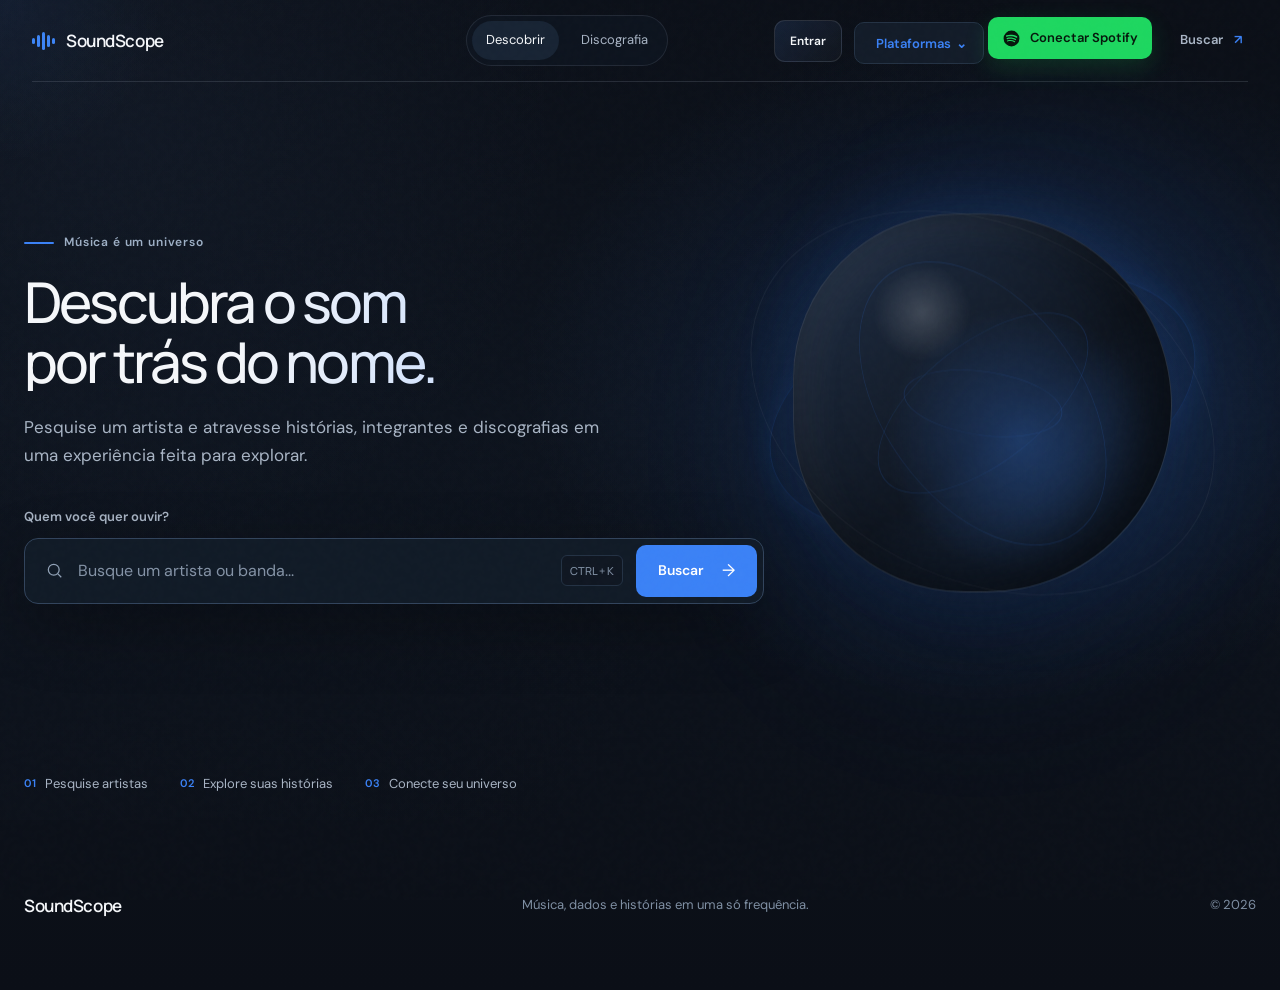
==== commit 4312fb1a: "refine: unify music platform controls" ====
--- a/frontend/index.html
+++ b/frontend/index.html
@@ -45,9 +45,12 @@
     <nav aria-label="Navegação principal"><a class="is-active" href="#inicio" aria-current="page">Descobrir</a><a class="nav-collection" href="#discografia">Discografia</a><a class="is-hidden" id="insights-nav" href="#meu-soundscope">Meu SoundScope</a></nav>
     <div class="topbar-actions">
       <button class="account-entry" id="account-entry" type="button" aria-haspopup="dialog"><span class="account-entry__guest">Entrar</span><span class="account-entry__user is-hidden"><b id="account-avatar">SS</b><span id="account-name">Minha conta</span></span></button>
-      <button class="provider-switcher" id="provider-switcher" type="button" aria-expanded="false" aria-controls="provider-panel">Plataformas <span aria-hidden="true">⌄</span></button>
-      <button class="spotify-button" id="spotify-connect" type="button" aria-describedby="spotify-status"><svg viewBox="0 0 24 24" aria-hidden="true"><path d="M12 2a10 10 0 1 0 0 20 10 10 0 0 0 0-20Zm4.58 14.42a.62.62 0 0 1-.85.2c-2.34-1.43-5.28-1.75-8.74-.96a.62.62 0 1 1-.28-1.2c3.78-.87 7.03-.5 9.67 1.1.3.18.39.57.2.86Zm1.22-2.7a.77.77 0 0 1-1.06.26c-2.68-1.65-6.77-2.12-9.94-1.16a.77.77 0 1 1-.45-1.48c3.63-1.1 8.14-.57 11.2 1.31.37.23.48.7.25 1.06Zm.1-2.8C14.69 9 9.38 8.82 6.32 9.75a.93.93 0 1 1-.54-1.77c3.52-1.07 9.38-.86 13.07 1.33a.92.92 0 0 1-.94 1.6Z"/></svg><span>Conectar com Spotify</span></button>
-      <button class="spotify-disconnect is-hidden" id="spotify-disconnect" type="button"><span aria-hidden="true">✓</span> Spotify conectado</button>
+      <div class="music-connect" aria-label="Plataformas musicais">
+        <button class="provider-switcher" id="provider-switcher" type="button" aria-expanded="false" aria-controls="provider-panel"><span class="music-connect__label">Plataformas</span><span class="music-connect__chevron" aria-hidden="true">⌄</span></button>
+        <span class="music-connect__divider" aria-hidden="true"></span>
+        <button class="spotify-button" id="spotify-connect" type="button" aria-describedby="spotify-status"><svg viewBox="0 0 24 24" aria-hidden="true"><path d="M12 2a10 10 0 1 0 0 20 10 10 0 0 0 0-20Zm4.58 14.42a.62.62 0 0 1-.85.2c-2.34-1.43-5.28-1.75-8.74-.96a.62.62 0 1 1-.28-1.2c3.78-.87 7.03-.5 9.67 1.1.3.18.39.57.2.86Zm1.22-2.7a.77.77 0 0 1-1.06.26c-2.68-1.65-6.77-2.12-9.94-1.16a.77.77 0 1 1-.45-1.48c3.63-1.1 8.14-.57 11.2 1.31.37.23.48.7.25 1.06Zm.1-2.8C14.69 9 9.38 8.82 6.32 9.75a.93.93 0 1 1-.54-1.77c3.52-1.07 9.38-.86 13.07 1.33a.92.92 0 0 1-.94 1.6Z"/></svg><span>Conectar Spotify</span></button>
+        <button class="spotify-disconnect is-hidden" id="spotify-disconnect" type="button"><span aria-hidden="true">✓</span> Spotify conectado</button>
+      </div>
       <button class="text-button" id="nav-search" type="button">Buscar <span aria-hidden="true">↗</span></button>
     </div>
     <p class="spotify-status" id="spotify-status" role="status" aria-live="polite"></p>
@@ -69,12 +72,13 @@
       <h2 id="account-title">Seu universo.<br>Em qualquer lugar.</h2>
       <p class="account-lead">Crie sua identidade SoundScope para guardar descobertas, conectar plataformas e levar seu universo musical com você.</p>
       <div class="account-tabs" role="tablist"><button class="is-active" type="button" data-account-tab="login">Entrar</button><button type="button" data-account-tab="signup">Criar conta</button></div>
-      <form class="account-form" id="account-login-form"><label>E-mail<input type="email" name="email" autocomplete="email" required placeholder="voce@email.com"></label><label>Senha<input type="password" name="password" autocomplete="current-password" required minlength="8" placeholder="••••••••"></label><button class="account-primary" type="submit">Entrar no SoundScope <span>→</span></button></form>
+      <form class="account-form" id="account-login-form"><label>E-mail<input type="email" name="email" autocomplete="email" required placeholder="voce@email.com"></label><label>Senha<input type="password" name="password" autocomplete="current-password" required minlength="8" placeholder="••••••••"></label><button class="account-primary" type="submit">Entrar no SoundScope <span>→</span></button><button class="account-forgot" id="account-forgot" type="button">Esqueci minha senha</button></form>
       <form class="account-form is-hidden" id="account-signup-form"><label>Nome<input type="text" name="name" autocomplete="name" required maxlength="60" placeholder="Como vamos chamar você?"></label><label>Username<input type="text" name="username" autocomplete="username" required maxlength="30" pattern="[A-Za-z0-9._-]+" placeholder="@seuusername"></label><label>E-mail<input type="email" name="email" autocomplete="email" required placeholder="voce@email.com"></label><label>Senha<input type="password" name="password" autocomplete="new-password" required minlength="8" placeholder="Mínimo de 8 caracteres"></label><button class="account-primary" type="submit">Criar minha conta <span>→</span></button></form>
-      <div class="account-divider account-divider--providers"><span>ou continue com</span></div><div class="account-social"><button type="button" data-account-provider="Google"><span class="account-provider-icon account-provider-icon--google" aria-hidden="true"><i></i><i></i><i></i><i></i></span><span>Continuar com Google</span></button><button type="button" data-account-provider="Microsoft"><span class="account-provider-icon account-provider-icon--microsoft" aria-hidden="true"><i></i><i></i><i></i><i></i></span><span>Continuar com Microsoft</span></button></div><section class="account-confirm is-hidden" id="account-confirm"><p>Enviamos um código para o seu e-mail.</p><form class="account-form" id="account-confirm-form"><label>Código de confirmação<input type="text" name="code" inputmode="numeric" autocomplete="one-time-code" required maxlength="8" placeholder="Digite o código"></label><button class="account-primary" type="submit">Confirmar minha conta <span>→</span></button></form></section><p class="account-status" id="account-status" role="status" aria-live="polite"></p>
+      <div class="account-divider account-divider--providers"><span>ou continue com</span></div><div class="account-social"><button type="button" data-account-provider="Google"><span class="account-provider-icon account-provider-icon--google" aria-hidden="true"><i></i><i></i><i></i><i></i></span><span>Continuar com Google</span></button><button type="button" data-account-provider="Microsoft"><span class="account-provider-icon account-provider-icon--microsoft" aria-hidden="true"><i></i><i></i><i></i><i></i></span><span>Continuar com Microsoft</span></button></div><section class="account-recovery is-hidden" id="account-recovery"><p>Recupere o acesso à sua conta SoundScope.</p><form class="account-form" id="account-recovery-form"><label>E-mail<input type="email" name="email" autocomplete="email" required placeholder="voce@email.com"></label><button class="account-primary" type="submit">Enviar código <span>→</span></button></form></section><section class="account-reset is-hidden" id="account-reset"><p>Digite o código recebido e escolha uma nova senha.</p><form class="account-form" id="account-reset-form"><label>Código<input type="text" name="code" inputmode="numeric" autocomplete="one-time-code" required maxlength="8"></label><label>Nova senha<input type="password" name="password" autocomplete="new-password" required minlength="8"></label><button class="account-primary" type="submit">Definir nova senha <span>→</span></button></form></section><section class="account-confirm is-hidden" id="account-confirm"><p>Enviamos um código para o seu e-mail.</p><form class="account-form" id="account-confirm-form"><label>Código de confirmação<input type="text" name="code" inputmode="numeric" autocomplete="one-time-code" required maxlength="8" placeholder="Digite o código"></label><button class="account-primary" type="submit">Confirmar minha conta <span>→</span></button></form></section><p class="account-status" id="account-status" role="status" aria-live="polite"></p>
       <footer>SoundScope Account · identidade independente das suas plataformas musicais</footer>
     </div>
   </section>
+  <aside class="account-menu is-hidden" id="account-menu" aria-label="Menu da conta"><div class="account-menu__identity"><b id="account-menu-avatar">SS</b><div><strong id="account-menu-name">SoundScope</strong><small id="account-menu-email"></small></div></div><button type="button" id="account-menu-profile">Meu perfil <span>→</span></button><button type="button" id="account-menu-platforms">Plataformas conectadas <span>→</span></button><button type="button" id="account-logout">Sair da conta <span>↗</span></button></aside>
 
   <main id="conteudo">
     <section class="home" id="inicio" aria-labelledby="hero-title">
--- a/frontend/css/accounts.css
+++ b/frontend/css/accounts.css
@@ -16,3 +16,26 @@
 .account-card{contain:layout paint;transform:translateZ(0);will-change:auto}
 .account-entry{will-change:auto}
 @media(max-width:900px),(pointer:coarse){.account-modal__backdrop{backdrop-filter:none;-webkit-backdrop-filter:none}.account-card{box-shadow:0 22px 60px rgba(0,0,0,.52)}}
+
+.account-confirm{margin:4px 0 12px;padding:16px;border:1px solid rgba(91,151,255,.24);border-radius:13px;background:rgba(91,151,255,.055)}.account-confirm.is-hidden{display:none}.account-confirm>p{margin:0 0 14px;color:#b9c9de;font-size:12px;line-height:1.5}
+
+.account-forgot{justify-self:center;border:0;background:none;color:#8fa8ca;font:600 11px "DM Sans",sans-serif;cursor:pointer}.account-forgot:hover{color:var(--text)}.account-recovery,.account-reset{margin:4px 0 12px;padding:16px;border:1px solid rgba(91,151,255,.24);border-radius:13px;background:rgba(91,151,255,.055)}.account-recovery.is-hidden,.account-reset.is-hidden{display:none}.account-recovery>p,.account-reset>p{margin:0 0 14px;color:#b9c9de;font-size:12px}
+.account-menu{position:fixed;z-index:115;top:78px;right:26%;width:min(330px,calc(100vw - 32px));padding:14px;border:1px solid #2d3d52;border-radius:16px;background:rgba(12,18,28,.98);box-shadow:0 24px 70px rgba(0,0,0,.48)}.account-menu.is-hidden{display:none}.account-menu__identity{display:grid;grid-template-columns:40px 1fr;gap:10px;align-items:center;padding:8px 6px 14px;border-bottom:1px solid var(--line)}.account-menu__identity>b{width:38px;height:38px;display:grid;place-items:center;border-radius:50%;background:var(--accent);color:#06101e;font-size:10px}.account-menu__identity div{display:grid;gap:2px}.account-menu__identity strong{font-size:13px}.account-menu__identity small{color:var(--muted);font-size:10px;overflow:hidden;text-overflow:ellipsis}.account-menu>button{width:100%;min-height:42px;display:flex;align-items:center;justify-content:space-between;padding:0 8px;border:0;border-bottom:1px solid var(--line);background:transparent;color:#b9c4d3;text-align:left;font-size:12px}.account-menu>button:hover{color:var(--text)}#account-logout{border-bottom:0;color:#9db9df}
+@media(max-width:900px){.account-menu{top:72px;right:16px}}
+
+
+/* SoundScope Account · relaxed desktop header */
+@media(min-width:1051px){
+  .topbar{width:min(calc(100% - 64px),1500px);grid-template-columns:minmax(210px,1fr) auto minmax(560px,1.45fr);column-gap:28px}
+  .topbar nav{justify-self:center}
+  .topbar-actions{gap:12px;min-width:0}
+  .account-entry{padding:0 15px}
+  .provider-switcher{min-height:42px;padding-left:16px;padding-right:16px}
+  .spotify-button{padding-left:18px;padding-right:18px;white-space:nowrap}
+  .topbar-actions .text-button{margin-left:2px;padding-left:14px;padding-right:6px}
+}
+@media(min-width:1051px) and (max-width:1280px){
+  .topbar{grid-template-columns:minmax(180px,1fr) auto minmax(500px,1.35fr);column-gap:18px}
+  .account-entry__user #account-name{max-width:110px;overflow:hidden;text-overflow:ellipsis;white-space:nowrap}
+  .spotify-button{padding-left:14px;padding-right:14px}
+}
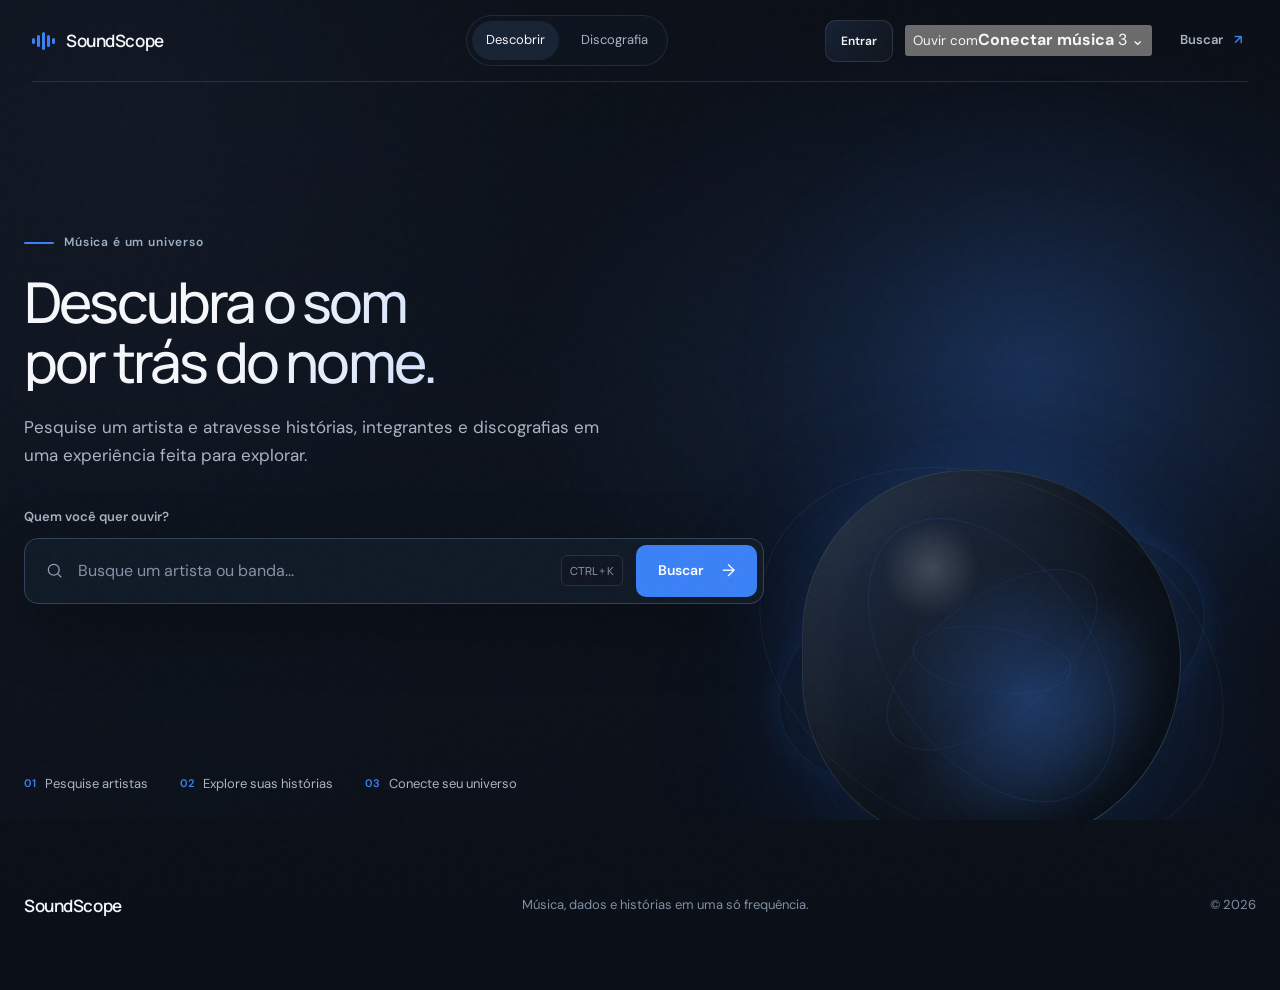
==== commit 28d5ed53: "refine: replace platform controls with audio connection hub" ====
--- a/frontend/index.html
+++ b/frontend/index.html
@@ -45,12 +45,14 @@
     <nav aria-label="Navegação principal"><a class="is-active" href="#inicio" aria-current="page">Descobrir</a><a class="nav-collection" href="#discografia">Discografia</a><a class="is-hidden" id="insights-nav" href="#meu-soundscope">Meu SoundScope</a></nav>
     <div class="topbar-actions">
       <button class="account-entry" id="account-entry" type="button" aria-haspopup="dialog"><span class="account-entry__guest">Entrar</span><span class="account-entry__user is-hidden"><b id="account-avatar">SS</b><span id="account-name">Minha conta</span></span></button>
-      <div class="music-connect" aria-label="Plataformas musicais">
-        <button class="provider-switcher" id="provider-switcher" type="button" aria-expanded="false" aria-controls="provider-panel"><span class="music-connect__label">Plataformas</span><span class="music-connect__chevron" aria-hidden="true">⌄</span></button>
-        <span class="music-connect__divider" aria-hidden="true"></span>
-        <button class="spotify-button" id="spotify-connect" type="button" aria-describedby="spotify-status"><svg viewBox="0 0 24 24" aria-hidden="true"><path d="M12 2a10 10 0 1 0 0 20 10 10 0 0 0 0-20Zm4.58 14.42a.62.62 0 0 1-.85.2c-2.34-1.43-5.28-1.75-8.74-.96a.62.62 0 1 1-.28-1.2c3.78-.87 7.03-.5 9.67 1.1.3.18.39.57.2.86Zm1.22-2.7a.77.77 0 0 1-1.06.26c-2.68-1.65-6.77-2.12-9.94-1.16a.77.77 0 1 1-.45-1.48c3.63-1.1 8.14-.57 11.2 1.31.37.23.48.7.25 1.06Zm.1-2.8C14.69 9 9.38 8.82 6.32 9.75a.93.93 0 1 1-.54-1.77c3.52-1.07 9.38-.86 13.07 1.33a.92.92 0 0 1-.94 1.6Z"/></svg><span>Conectar Spotify</span></button>
-        <button class="spotify-disconnect is-hidden" id="spotify-disconnect" type="button"><span aria-hidden="true">✓</span> Spotify conectado</button>
-      </div>
+      <button class="audio-hub" id="provider-switcher" type="button" aria-expanded="false" aria-controls="provider-panel">
+        <span class="audio-hub__icon" aria-hidden="true"><i></i><i></i><i></i></span>
+        <span class="audio-hub__copy"><small>Ouvir com</small><strong>Conectar música</strong></span>
+        <span class="audio-hub__state" id="audio-hub-state" aria-hidden="true">3</span>
+        <span class="audio-hub__chevron" aria-hidden="true">⌄</span>
+      </button>
+      <button class="spotify-button is-hidden" id="spotify-connect" type="button" aria-describedby="spotify-status"><svg viewBox="0 0 24 24" aria-hidden="true"><path d="M12 2a10 10 0 1 0 0 20 10 10 0 0 0 0-20Zm4.58 14.42a.62.62 0 0 1-.85.2c-2.34-1.43-5.28-1.75-8.74-.96a.62.62 0 1 1-.28-1.2c3.78-.87 7.03-.5 9.67 1.1.3.18.39.57.2.86Zm1.22-2.7a.77.77 0 0 1-1.06.26c-2.68-1.65-6.77-2.12-9.94-1.16a.77.77 0 1 1-.45-1.48c3.63-1.1 8.14-.57 11.2 1.31.37.23.48.7.25 1.06Zm.1-2.8C14.69 9 9.38 8.82 6.32 9.75a.93.93 0 1 1-.54-1.77c3.52-1.07 9.38-.86 13.07 1.33a.92.92 0 0 1-.94 1.6Z"/></svg><span>Conectar Spotify</span></button>
+      <button class="spotify-disconnect is-hidden" id="spotify-disconnect" type="button"><span aria-hidden="true">✓</span> Spotify conectado</button>
       <button class="text-button" id="nav-search" type="button">Buscar <span aria-hidden="true">↗</span></button>
     </div>
     <p class="spotify-status" id="spotify-status" role="status" aria-live="polite"></p>
--- a/frontend/css/accounts.css
+++ b/frontend/css/accounts.css
@@ -39,3 +39,17 @@
   .account-entry__user #account-name{max-width:110px;overflow:hidden;text-overflow:ellipsis;white-space:nowrap}
   .spotify-button{padding-left:14px;padding-right:14px}
 }
+
+
+/* Unified music connection control */
+.music-connect{height:44px;display:flex;align-items:center;padding:3px;border:1px solid rgba(158,171,187,.16);border-radius:13px;background:linear-gradient(135deg,rgba(18,27,41,.9),rgba(12,18,28,.78));box-shadow:inset 0 1px rgba(255,255,255,.025);overflow:hidden}
+.music-connect .provider-switcher{height:36px;min-height:36px;padding:0 12px;border:0;border-radius:9px;background:transparent;color:#aab6c7;font-size:12px;font-weight:600}
+.music-connect .provider-switcher:hover,.music-connect .provider-switcher[aria-expanded="true"]{background:rgba(91,151,255,.09);color:var(--text)}
+.music-connect__chevron{margin-left:7px;color:var(--accent);font-size:10px}
+.music-connect__divider{width:1px;height:20px;flex:0 0 1px;background:rgba(255,255,255,.09)}
+.music-connect .spotify-button,.music-connect .spotify-disconnect{height:36px;min-height:36px;margin-left:3px;border-radius:9px;box-shadow:none}
+.music-connect .spotify-button{padding:0 13px;background:rgba(30,215,96,.13);color:#72e99b}
+.music-connect .spotify-button:hover{background:#1ed760;color:#06180c;transform:none}
+.music-connect .spotify-button svg{width:17px;height:17px}
+.music-connect .spotify-disconnect{border:0;background:rgba(30,215,96,.08);color:#8de5ac}
+@media(max-width:700px){.music-connect{height:42px}.music-connect .provider-switcher{width:40px;padding:0;font-size:0}.music-connect .provider-switcher:before{content:"•••";font-size:11px;letter-spacing:1px}.music-connect__chevron{display:none}.music-connect .spotify-button{padding:0 10px}.music-connect .spotify-button span{display:none}.music-connect .spotify-disconnect{max-width:42px;padding:0 10px;font-size:0}.music-connect .spotify-disconnect span{font-size:13px;margin:0}}
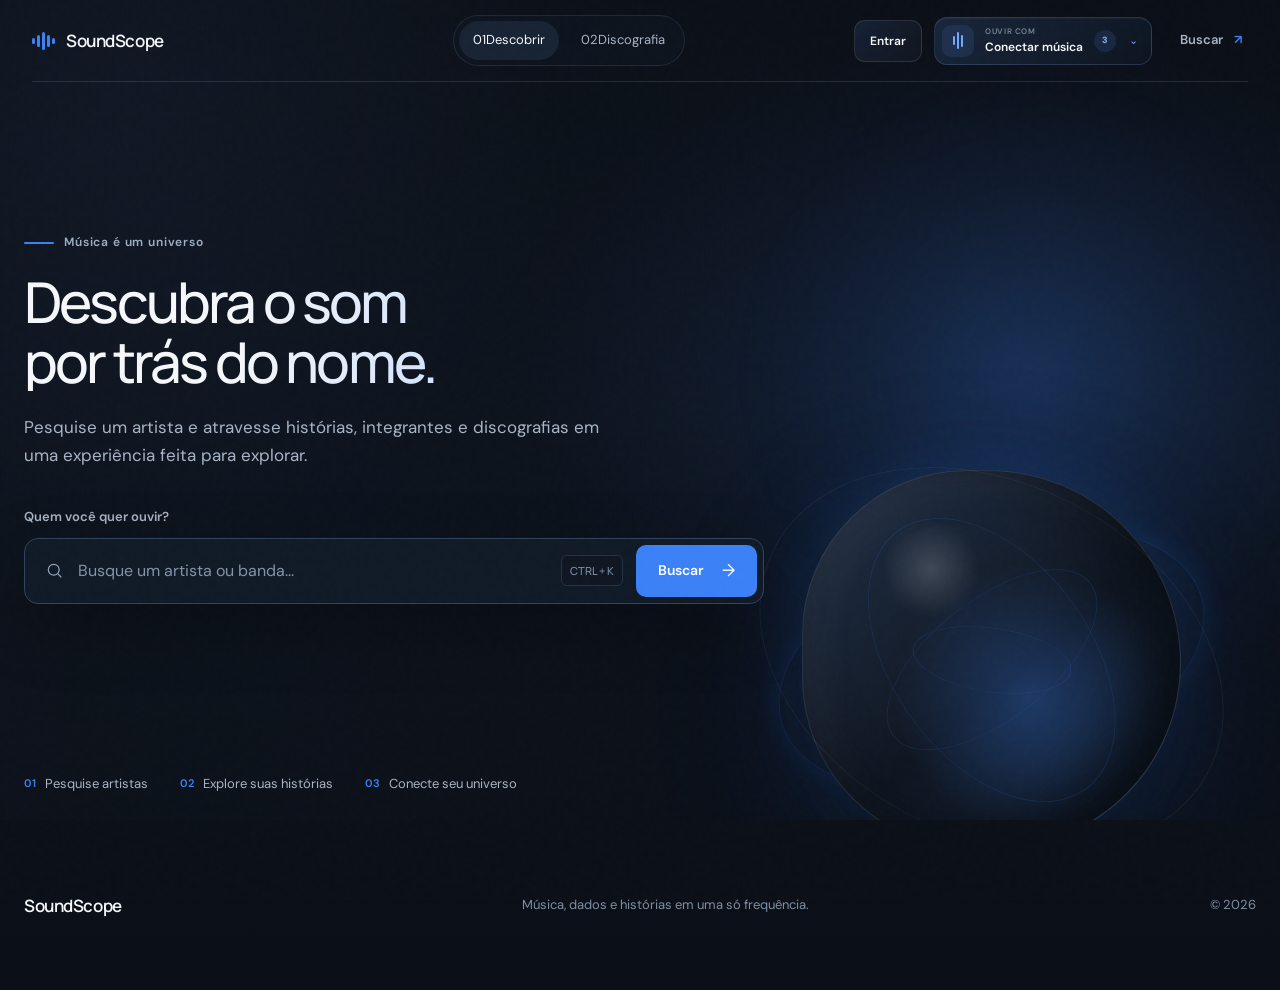
==== commit 94653d51: "refine: give primary navigation a SoundScope identity" ====
--- a/frontend/index.html
+++ b/frontend/index.html
@@ -42,7 +42,7 @@
   <a class="skip-link" href="#conteudo">Ir para o conteúdo</a>
   <header class="topbar">
     <a class="brand" href="#inicio" aria-label="SoundScope, início"><span class="brand-mark" aria-hidden="true"><i></i><i></i><i></i><i></i><i></i></span>SoundScope</a>
-    <nav aria-label="Navegação principal"><a class="is-active" href="#inicio" aria-current="page">Descobrir</a><a class="nav-collection" href="#discografia">Discografia</a><a class="is-hidden" id="insights-nav" href="#meu-soundscope">Meu SoundScope</a></nav>
+    <nav class="scope-nav" aria-label="Navegação principal"><a class="is-active" href="#inicio" aria-current="page"><span class="scope-nav__index">01</span><span>Descobrir</span></a><a class="nav-collection" href="#discografia"><span class="scope-nav__index">02</span><span>Discografia</span></a><a class="is-hidden" id="insights-nav" href="#meu-soundscope"><span class="scope-nav__index">03</span><span>Meu SoundScope</span></a></nav>
     <div class="topbar-actions">
       <button class="account-entry" id="account-entry" type="button" aria-haspopup="dialog"><span class="account-entry__guest">Entrar</span><span class="account-entry__user is-hidden"><b id="account-avatar">SS</b><span id="account-name">Minha conta</span></span></button>
       <button class="audio-hub" id="provider-switcher" type="button" aria-expanded="false" aria-controls="provider-panel">
--- a/frontend/css/accounts.css
+++ b/frontend/css/accounts.css
@@ -53,3 +53,14 @@
 .music-connect .spotify-button svg{width:17px;height:17px}
 .music-connect .spotify-disconnect{border:0;background:rgba(30,215,96,.08);color:#8de5ac}
 @media(max-width:700px){.music-connect{height:42px}.music-connect .provider-switcher{width:40px;padding:0;font-size:0}.music-connect .provider-switcher:before{content:"•••";font-size:11px;letter-spacing:1px}.music-connect__chevron{display:none}.music-connect .spotify-button{padding:0 10px}.music-connect .spotify-button span{display:none}.music-connect .spotify-disconnect{max-width:42px;padding:0 10px;font-size:0}.music-connect .spotify-disconnect span{font-size:13px;margin:0}}
+
+
+/* Audio Hub · one gateway for every music service */
+.audio-hub{height:48px;min-width:218px;display:grid;grid-template-columns:34px 1fr auto 16px;align-items:center;gap:9px;padding:4px 10px 4px 7px;border:1px solid rgba(121,153,199,.22);border-radius:13px;background:linear-gradient(135deg,rgba(27,42,64,.86),rgba(14,22,34,.9));color:var(--text);cursor:pointer;box-shadow:inset 0 1px rgba(255,255,255,.035);transition:border-color .2s,background .2s,transform .2s}
+.audio-hub:hover,.audio-hub[aria-expanded="true"]{border-color:rgba(91,151,255,.5);background:linear-gradient(135deg,rgba(34,54,82,.94),rgba(16,26,41,.94));transform:translateY(-1px)}
+.audio-hub__icon{width:32px;height:32px;display:flex;align-items:center;justify-content:center;gap:2px;border-radius:9px;background:rgba(91,151,255,.12)}
+.audio-hub__icon i{width:2px;border-radius:4px;background:#72a8ff}.audio-hub__icon i:nth-child(1){height:9px}.audio-hub__icon i:nth-child(2){height:17px}.audio-hub__icon i:nth-child(3){height:12px}
+.audio-hub__copy{display:grid;gap:1px;text-align:left}.audio-hub__copy small{color:#73849a;font-size:8px;font-weight:600;letter-spacing:.08em;text-transform:uppercase}.audio-hub__copy strong{font-size:12px;font-weight:600;white-space:nowrap}
+.audio-hub__state{min-width:22px;height:22px;display:grid;place-items:center;padding:0 6px;border-radius:999px;background:rgba(91,151,255,.12);color:#8fb8f8;font-size:9px;font-weight:700}.audio-hub__chevron{color:#6e9fe9;font-size:11px}
+.topbar-actions>.spotify-button,.topbar-actions>.spotify-disconnect{display:none!important}
+@media(max-width:700px){.audio-hub{min-width:48px;width:48px;height:42px;grid-template-columns:1fr;padding:4px}.audio-hub__icon{margin:auto}.audio-hub__copy,.audio-hub__state,.audio-hub__chevron{display:none}}
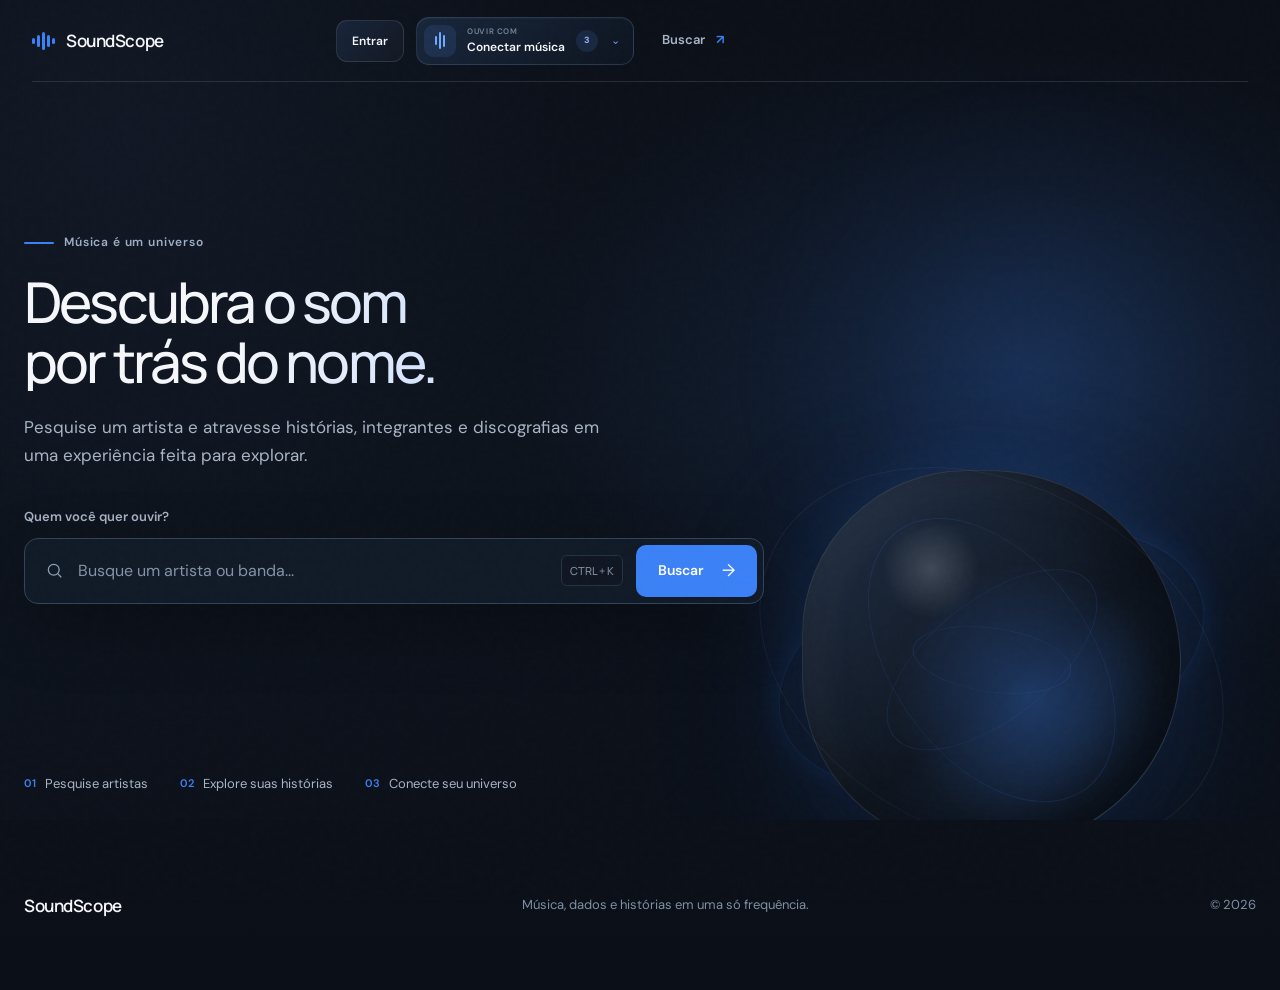
==== commit 1719d862: "refine: remove primary navigation from home header" ====
--- a/frontend/index.html
+++ b/frontend/index.html
@@ -42,7 +42,7 @@
   <a class="skip-link" href="#conteudo">Ir para o conteúdo</a>
   <header class="topbar">
     <a class="brand" href="#inicio" aria-label="SoundScope, início"><span class="brand-mark" aria-hidden="true"><i></i><i></i><i></i><i></i><i></i></span>SoundScope</a>
-    <nav class="scope-nav" aria-label="Navegação principal"><a class="is-active" href="#inicio" aria-current="page"><span class="scope-nav__index">01</span><span>Descobrir</span></a><a class="nav-collection" href="#discografia"><span class="scope-nav__index">02</span><span>Discografia</span></a><a class="is-hidden" id="insights-nav" href="#meu-soundscope"><span class="scope-nav__index">03</span><span>Meu SoundScope</span></a></nav>
+    <nav class="scope-nav is-hidden" aria-label="Navegação principal"><a class="is-active" href="#inicio" aria-current="page">Descobrir</a><a class="nav-collection" href="#discografia">Discografia</a><a class="is-hidden" id="insights-nav" href="#meu-soundscope">Meu SoundScope</a></nav>
     <div class="topbar-actions">
       <button class="account-entry" id="account-entry" type="button" aria-haspopup="dialog"><span class="account-entry__guest">Entrar</span><span class="account-entry__user is-hidden"><b id="account-avatar">SS</b><span id="account-name">Minha conta</span></span></button>
       <button class="audio-hub" id="provider-switcher" type="button" aria-expanded="false" aria-controls="provider-panel">
--- a/frontend/css/accounts.css
+++ b/frontend/css/accounts.css
@@ -64,3 +64,14 @@
 .audio-hub__state{min-width:22px;height:22px;display:grid;place-items:center;padding:0 6px;border-radius:999px;background:rgba(91,151,255,.12);color:#8fb8f8;font-size:9px;font-weight:700}.audio-hub__chevron{color:#6e9fe9;font-size:11px}
 .topbar-actions>.spotify-button,.topbar-actions>.spotify-disconnect{display:none!important}
 @media(max-width:700px){.audio-hub{min-width:48px;width:48px;height:42px;grid-template-columns:1fr;padding:4px}.audio-hub__icon{margin:auto}.audio-hub__copy,.audio-hub__state,.audio-hub__chevron{display:none}}
+
+
+/* Scope Nav · primary exploration switcher */
+@media(min-width:1051px){
+  .topbar .scope-nav{position:relative;gap:3px;padding:4px;border:1px solid rgba(121,153,199,.16);border-radius:14px;background:linear-gradient(135deg,rgba(17,26,40,.78),rgba(11,17,27,.68));box-shadow:inset 0 1px rgba(255,255,255,.025)}
+  .topbar .scope-nav a{min-width:112px;height:42px;display:flex;align-items:center;justify-content:center;gap:8px;padding:0 14px;border-radius:10px;color:#8290a4;font-size:12px;font-weight:600;transition:.2s ease}
+  .topbar .scope-nav a:hover{background:rgba(91,151,255,.06);color:#c8d4e5}
+  .topbar .scope-nav a.is-active{background:linear-gradient(135deg,rgba(91,151,255,.18),rgba(91,151,255,.08));color:#edf4ff;box-shadow:inset 0 0 0 1px rgba(91,151,255,.12),0 7px 18px rgba(0,0,0,.12)}
+  .scope-nav__index{color:#55769f;font-size:8px;font-weight:700;letter-spacing:.06em}
+  .topbar .scope-nav a.is-active .scope-nav__index{color:#70a7ff}
+}
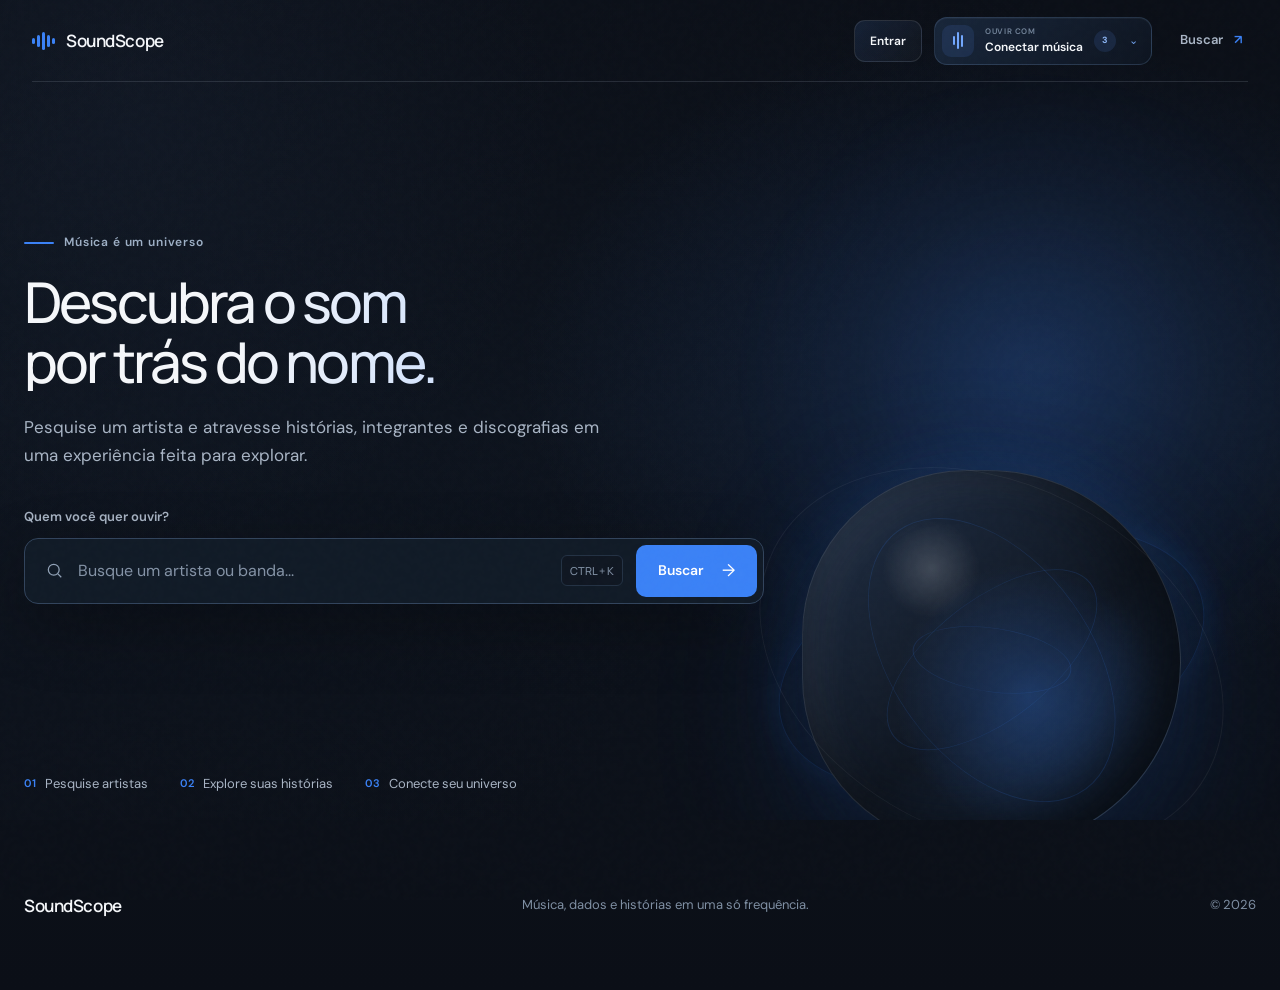
==== commit cffc3646: "chore: hide paused providers and Microsoft sign-in" ====
--- a/frontend/index.html
+++ b/frontend/index.html
@@ -15,8 +15,6 @@
   <link rel="stylesheet" href="css/providers.css">
   <link rel="stylesheet" href="css/ux.css">
   <link rel="stylesheet" href="css/accounts.css">
-  <script src="https://js-cdn.music.apple.com/musickit/v3/musickit.js" defer></script>
-  <script src="js/apple-music.js" defer></script>
   <script src="js/spotify-auth.js" defer></script>
   <script src="js/spotify-catalog.js" defer></script>
   <script src="js/spotify-insights.js" defer></script>
@@ -59,9 +57,7 @@
     <aside class="provider-panel is-hidden" id="provider-panel" aria-label="Plataformas de música">
       <header><div><small>SoundScope 2.1</small><strong>Suas plataformas</strong></div><button id="provider-close" type="button" aria-label="Fechar">×</button></header>
       <p>Conecte apenas os serviços que você usa. Cada dado mantém sua plataforma de origem.</p>
-      <div class="provider-card provider-card--spotify"><span class="provider-icon">●</span><div><strong>Spotify</strong><small id="provider-spotify-state">Disponível</small></div><button id="provider-spotify-action" type="button">Conectar</button></div>
-      <div class="provider-card provider-card--apple"><span class="provider-icon">♪</span><div><strong>Apple Music</strong><small id="provider-apple-state">Preparando integração</small></div><button id="apple-music-connect" type="button">Conectar</button></div>
-      <div class="provider-card provider-card--deezer"><span class="provider-icon">≋</span><div><strong>Deezer</strong><small>Próxima etapa</small></div><button type="button" disabled>Em breve</button></div>
+      <div class="provider-card provider-card--spotify"><span class="provider-icon">●</span><div><strong>Spotify</strong><small id="provider-spotify-state">Disponível</small></div><button id="provider-spotify-action" type="button">Conectar</button></div><button type="button" disabled>Em breve</button></div>
       <p class="provider-message" id="provider-message" role="status" aria-live="polite"></p>
     </aside>
   </header>
@@ -76,7 +72,7 @@
       <div class="account-tabs" role="tablist"><button class="is-active" type="button" data-account-tab="login">Entrar</button><button type="button" data-account-tab="signup">Criar conta</button></div>
       <form class="account-form" id="account-login-form"><label>E-mail<input type="email" name="email" autocomplete="email" required placeholder="voce@email.com"></label><label>Senha<input type="password" name="password" autocomplete="current-password" required minlength="8" placeholder="••••••••"></label><button class="account-primary" type="submit">Entrar no SoundScope <span>→</span></button><button class="account-forgot" id="account-forgot" type="button">Esqueci minha senha</button></form>
       <form class="account-form is-hidden" id="account-signup-form"><label>Nome<input type="text" name="name" autocomplete="name" required maxlength="60" placeholder="Como vamos chamar você?"></label><label>Username<input type="text" name="username" autocomplete="username" required maxlength="30" pattern="[A-Za-z0-9._-]+" placeholder="@seuusername"></label><label>E-mail<input type="email" name="email" autocomplete="email" required placeholder="voce@email.com"></label><label>Senha<input type="password" name="password" autocomplete="new-password" required minlength="8" placeholder="Mínimo de 8 caracteres"></label><button class="account-primary" type="submit">Criar minha conta <span>→</span></button></form>
-      <div class="account-divider account-divider--providers"><span>ou continue com</span></div><div class="account-social"><button type="button" data-account-provider="Google"><span class="account-provider-icon account-provider-icon--google" aria-hidden="true"><i></i><i></i><i></i><i></i></span><span>Continuar com Google</span></button><button type="button" data-account-provider="Microsoft"><span class="account-provider-icon account-provider-icon--microsoft" aria-hidden="true"><i></i><i></i><i></i><i></i></span><span>Continuar com Microsoft</span></button></div><section class="account-recovery is-hidden" id="account-recovery"><p>Recupere o acesso à sua conta SoundScope.</p><form class="account-form" id="account-recovery-form"><label>E-mail<input type="email" name="email" autocomplete="email" required placeholder="voce@email.com"></label><button class="account-primary" type="submit">Enviar código <span>→</span></button></form></section><section class="account-reset is-hidden" id="account-reset"><p>Digite o código recebido e escolha uma nova senha.</p><form class="account-form" id="account-reset-form"><label>Código<input type="text" name="code" inputmode="numeric" autocomplete="one-time-code" required maxlength="8"></label><label>Nova senha<input type="password" name="password" autocomplete="new-password" required minlength="8"></label><button class="account-primary" type="submit">Definir nova senha <span>→</span></button></form></section><section class="account-confirm is-hidden" id="account-confirm"><p>Enviamos um código para o seu e-mail.</p><form class="account-form" id="account-confirm-form"><label>Código de confirmação<input type="text" name="code" inputmode="numeric" autocomplete="one-time-code" required maxlength="8" placeholder="Digite o código"></label><button class="account-primary" type="submit">Confirmar minha conta <span>→</span></button></form></section><p class="account-status" id="account-status" role="status" aria-live="polite"></p>
+      <div class="account-divider account-divider--providers"><span>ou continue com</span></div><div class="account-social"><button type="button" data-account-provider="Google"><span class="account-provider-icon account-provider-icon--google" aria-hidden="true"><i></i><i></i><i></i><i></i></span><span>Continuar com Google</span></button></div><section class="account-recovery is-hidden" id="account-recovery"><p>Recupere o acesso à sua conta SoundScope.</p><form class="account-form" id="account-recovery-form"><label>E-mail<input type="email" name="email" autocomplete="email" required placeholder="voce@email.com"></label><button class="account-primary" type="submit">Enviar código <span>→</span></button></form></section><section class="account-reset is-hidden" id="account-reset"><p>Digite o código recebido e escolha uma nova senha.</p><form class="account-form" id="account-reset-form"><label>Código<input type="text" name="code" inputmode="numeric" autocomplete="one-time-code" required maxlength="8"></label><label>Nova senha<input type="password" name="password" autocomplete="new-password" required minlength="8"></label><button class="account-primary" type="submit">Definir nova senha <span>→</span></button></form></section><section class="account-confirm is-hidden" id="account-confirm"><p>Enviamos um código para o seu e-mail.</p><form class="account-form" id="account-confirm-form"><label>Código de confirmação<input type="text" name="code" inputmode="numeric" autocomplete="one-time-code" required maxlength="8" placeholder="Digite o código"></label><button class="account-primary" type="submit">Confirmar minha conta <span>→</span></button></form></section><p class="account-status" id="account-status" role="status" aria-live="polite"></p>
       <footer>SoundScope Account · identidade independente das suas plataformas musicais</footer>
     </div>
   </section>
--- a/frontend/css/styles.css
+++ b/frontend/css/styles.css
@@ -94,3 +94,133 @@
 @media(max-width:380px){.spotify-button span{max-width:82px;overflow:hidden;white-space:nowrap;text-overflow:ellipsis}.home{min-height:730px}.home-copy{margin-top:24px}.home h1{font-size:38px}.search{padding-left:12px}.search svg{display:none}.search input{font-size:14px}.home-path{font-size:11px}.artist-nav{gap:16px}.period-selector button{font-size:12px;padding:0 9px}}
 .timeline.is-switching{animation:discography-in .25s ease-out}@keyframes discography-in{from{opacity:.35;transform:translateY(4px)}to{opacity:1;transform:none}}@media(prefers-reduced-motion:reduce){.timeline.is-switching{animation:none}.discography-filter{transition:none}}
 
+
+
+/* Artist Profile 2.3 — compact editorial layout -------------------------- */
+.artist-route .artist-hero{
+  min-height:0;
+  height:clamp(360px,47vw,500px);
+  margin-top:0;
+  display:grid;
+  grid-template-columns:minmax(300px,42%) 1fr;
+  overflow:hidden;
+  background:#0b1018;
+  border-bottom:1px solid rgba(158,171,187,.14);
+}
+.artist-route .artist-photo{
+  position:absolute;
+  inset:0 0 0 42%;
+  width:auto;
+  height:100%;
+  overflow:hidden;
+  background:var(--surface);
+}
+.artist-route .artist-photo img{
+  width:100%;
+  height:100%;
+  object-fit:cover;
+  object-position:center 32%;
+  filter:saturate(.72) contrast(1.04) brightness(.78);
+}
+.artist-route .artist-photo>div{
+  position:absolute;
+  inset:0;
+  background:
+    linear-gradient(90deg,#0b1018 0%,rgba(11,16,24,.97) 5%,rgba(11,16,24,.74) 28%,rgba(11,16,24,.12) 68%,rgba(11,16,24,.05) 100%),
+    linear-gradient(0deg,rgba(11,16,24,.8),transparent 38%);
+}
+.artist-route .artist-intro{
+  position:relative;
+  z-index:2;
+  width:min(620px,100%);
+  align-self:end;
+  padding:0 0 58px var(--artist-pad);
+}
+.artist-route .artist-intro .kicker{
+  margin-bottom:14px;
+  color:#8ea1ba;
+  font-size:11px;
+  letter-spacing:.1em;
+  text-transform:uppercase;
+}
+.artist-route .artist-intro h2{
+  max-width:650px;
+  margin:0 0 22px;
+  font-size:clamp(42px,4.7vw,68px);
+  line-height:.98;
+  letter-spacing:-.055em;
+}
+.artist-route .artist-meta{
+  margin:0;
+  color:#d3dbe5;
+  font-size:15px;
+}
+.artist-route .artist-formed{
+  margin-top:8px;
+  color:#8f9db0;
+  font-size:13px;
+}
+.artist-route .vertical-note{
+  right:24px;
+  bottom:28px;
+  top:auto;
+  font-size:8px;
+  opacity:.45;
+}
+.artist-route .artist-nav{
+  position:sticky;
+  top:0;
+  z-index:18;
+  height:62px;
+  padding:0 var(--artist-pad);
+  justify-content:flex-start;
+  gap:34px;
+  border-bottom:1px solid rgba(158,171,187,.14);
+  background:rgba(9,13,20,.94);
+  backdrop-filter:blur(18px);
+}
+.artist-route .artist-nav a{
+  height:62px;
+  display:flex;
+  align-items:center;
+  color:#9da9b8;
+  font-size:13px;
+}
+.artist-route .artist-nav a.is-active{color:#fff}
+.artist-route .artist-nav a.is-active:after{bottom:0}
+.artist-route .artist-nav #new-search{
+  margin-left:auto;
+  min-height:36px;
+  padding:0 13px;
+  border-color:rgba(158,171,187,.16);
+  background:#111923;
+}
+.artist-route .story-entry{
+  width:auto;
+  margin:26px var(--artist-pad) 0;
+  padding:20px 22px;
+  border-color:rgba(158,171,187,.14);
+  background:linear-gradient(110deg,rgba(19,28,41,.84),rgba(59,130,246,.055));
+}
+.artist-route .story-entry h3{font-size:24px}
+.artist-route .overview,.artist-route .story,.artist-route .members,.artist-route .discography{
+  padding-top:76px;
+  padding-bottom:76px;
+}
+@media(max-width:900px){
+  .artist-route .artist-hero{height:430px;grid-template-columns:1fr}
+  .artist-route .artist-photo{inset:0;width:100%}
+  .artist-route .artist-photo>div{background:linear-gradient(90deg,rgba(11,16,24,.95),rgba(11,16,24,.5) 58%,rgba(11,16,24,.16)),linear-gradient(0deg,#0b1018,transparent 48%)}
+  .artist-route .artist-intro{padding-bottom:42px}
+}
+@media(max-width:700px){
+  .artist-route .artist-hero{height:390px}
+  .artist-route .artist-photo img{object-position:center 28%}
+  .artist-route .artist-intro{padding:0 var(--artist-pad) 32px}
+  .artist-route .artist-intro h2{font-size:clamp(38px,12vw,52px);margin-bottom:16px}
+  .artist-route .vertical-note{display:none}
+  .artist-route .artist-nav{overflow-x:auto;gap:24px;padding:0 var(--artist-pad)}
+  .artist-route .artist-nav a{white-space:nowrap}
+  .artist-route .artist-nav #new-search{display:none}
+  .artist-route .story-entry{margin:18px var(--artist-pad) 0}
+}
--- a/frontend/css/accounts.css
+++ b/frontend/css/accounts.css
@@ -75,3 +75,57 @@
   .scope-nav__index{color:#55769f;font-size:8px;font-weight:700;letter-spacing:.06em}
   .topbar .scope-nav a.is-active .scope-nav__index{color:#70a7ff}
 }
+
+
+/* Header balance after removing primary nav */
+@media(min-width:1051px){
+  .topbar{grid-template-columns:1fr auto}
+  .topbar>.scope-nav{display:none!important}
+  .topbar-actions{justify-self:end}
+}
+
+
+/* Artist route · editorial command bar */
+@media(min-width:1051px){
+  body.artist-route .topbar{position:absolute;width:100%;max-width:none;height:92px;padding:0 clamp(34px,4vw,78px);grid-template-columns:auto minmax(360px,760px) 1fr;gap:34px;border-bottom:1px solid rgba(130,157,194,.16);background:linear-gradient(180deg,rgba(7,13,22,.98),rgba(7,13,22,.93));transform:translateX(-50%)}
+  body.artist-route .brand{font-size:19px}
+  body.artist-route .brand-mark{height:23px}
+  body.artist-route .topbar-actions{display:grid;grid-template-columns:minmax(360px,1fr) auto auto;align-items:center;justify-self:stretch;gap:16px}
+  body.artist-route .artist-header-search{grid-column:1;grid-row:1;height:52px;min-width:360px;display:grid;grid-template-columns:22px 1fr auto;align-items:center;gap:13px;padding:0 14px 0 18px;border:1px solid rgba(135,160,195,.25);border-radius:18px;background:rgba(19,29,43,.72);color:#8493a9;text-align:left;order:-1}
+  body.artist-route .artist-header-search:hover{border-color:rgba(91,151,255,.46);color:#b9c8da}
+  body.artist-route .artist-header-search svg{width:20px;fill:none;stroke:currentColor;stroke-width:1.6}
+  body.artist-route .artist-header-search span{overflow:hidden;text-overflow:ellipsis;white-space:nowrap;font-size:12px}
+  body.artist-route .artist-header-search kbd{padding:6px 8px;border:0;border-radius:7px;background:rgba(255,255,255,.045);color:#8493a9;font:600 9px "DM Sans",sans-serif}
+  body.artist-route .account-entry{grid-column:2;grid-row:1;height:48px;min-width:190px;padding:0 16px;border-radius:16px;background:rgba(14,22,34,.78)}
+  body.artist-route .audio-hub{grid-column:3;grid-row:1;height:52px;min-width:230px;border-color:rgba(58,126,255,.58);border-radius:18px;background:linear-gradient(135deg,rgba(27,60,126,.54),rgba(14,27,48,.9))}
+  body.artist-route .spotify-status{position:absolute;right:clamp(34px,4vw,78px);top:96px;margin:0;color:#8290a4;font-size:10px}
+  body.artist-route .provider-panel{top:82px;right:clamp(34px,4vw,78px)}
+}
+@media(min-width:1051px) and (max-width:1350px){
+  body.artist-route .topbar{grid-template-columns:auto 1fr;gap:24px}
+  body.artist-route .topbar-actions{grid-template-columns:minmax(280px,1fr) auto auto}
+  body.artist-route .artist-header-search{min-width:280px}
+  body.artist-route .account-entry{min-width:160px}
+  body.artist-route .audio-hub{min-width:200px}
+}
+
+
+/* Artist header hard override · command bar layout */
+@media(min-width:1051px){
+  body.artist-route header.topbar{
+    position:absolute!important;top:0!important;left:0!important;width:100%!important;max-width:none!important;height:96px!important;
+    padding:0 clamp(28px,3.5vw,72px)!important;margin:0!important;
+    display:grid!important;grid-template-columns:auto minmax(380px,720px) 1fr!important;align-items:center!important;column-gap:34px!important;
+    transform:none!important;background:rgba(7,13,22,.97)!important;border-bottom:1px solid rgba(126,151,187,.16)!important
+  }
+  body.artist-route header.topbar>.brand{grid-column:1!important;grid-row:1!important}
+  body.artist-route header.topbar>.scope-nav{display:none!important}
+  body.artist-route header.topbar>.topbar-actions{
+    grid-column:2 / 4!important;grid-row:1!important;width:100%!important;
+    display:grid!important;grid-template-columns:minmax(380px,720px) 1fr auto!important;align-items:center!important;gap:22px!important;justify-self:stretch!important
+  }
+  body.artist-route .artist-header-search{grid-column:1!important;grid-row:1!important;display:grid!important;width:100%!important;min-width:0!important}
+  body.artist-route .account-entry{grid-column:2!important;grid-row:1!important;justify-self:end!important;min-width:210px!important}
+  body.artist-route .audio-hub{grid-column:3!important;grid-row:1!important;justify-self:end!important;min-width:240px!important}
+  body.artist-route header.topbar>.spotify-status{right:clamp(28px,3.5vw,72px)!important;top:99px!important}
+}
